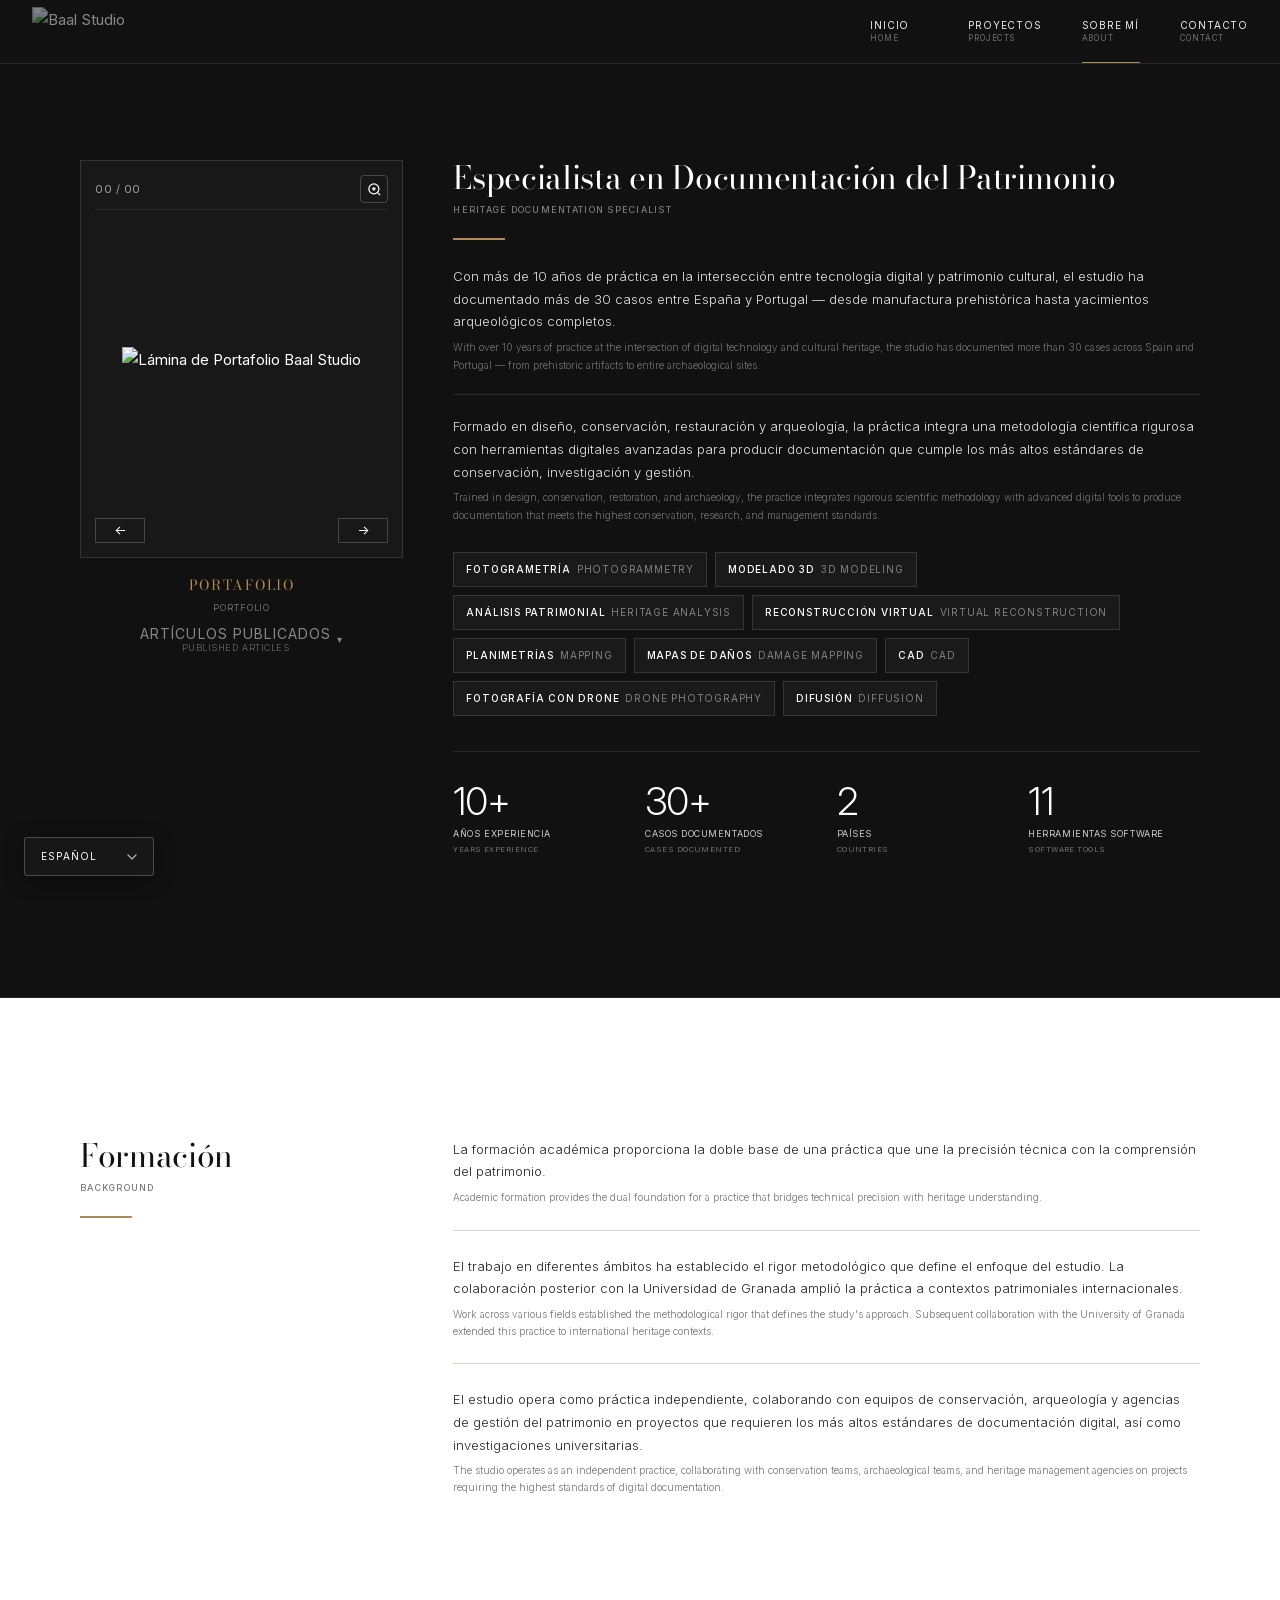
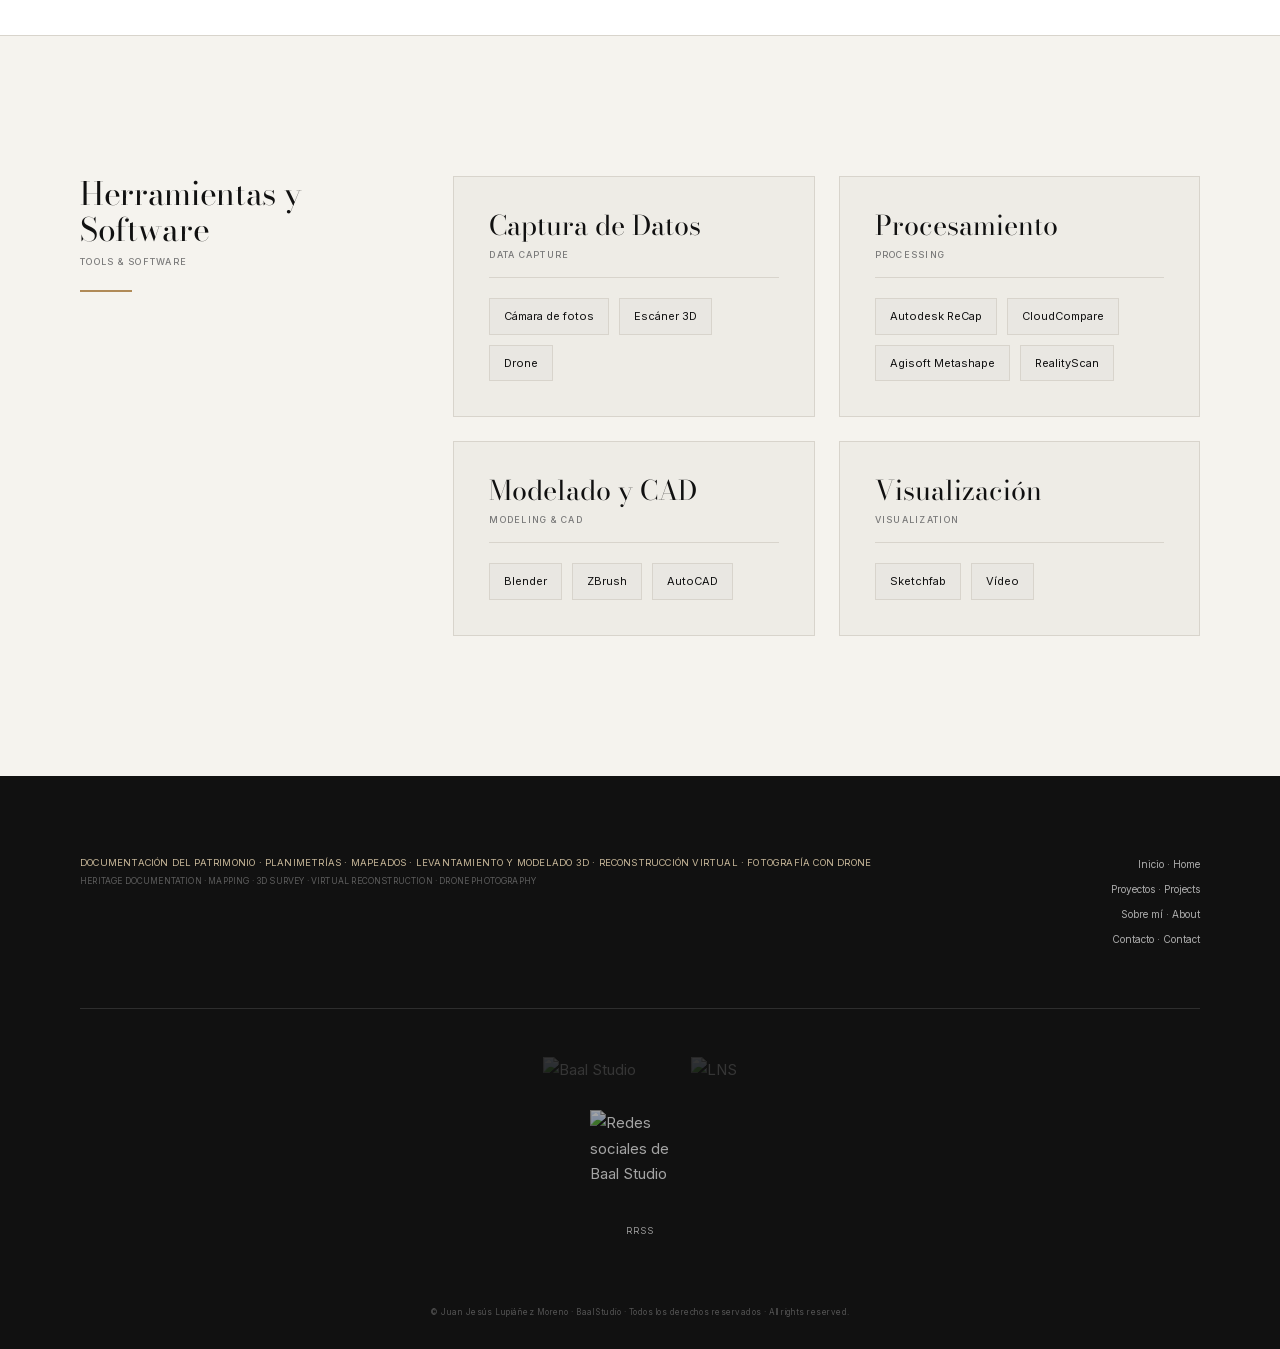
==== about.html @ d54eee44 "Enhance image modal zoom and pan functionality Refactor image modal functionality to improve zoom an" ====
<!DOCTYPE html>
<html lang="es">

<head>
  <meta charset="UTF-8">
  <meta name="viewport" content="width=device-width, initial-scale=1.0">
  <meta name="description" content="Baal Studio — Trayectoria, metodología y capacidades en documentación y análisis del patrimonio cultural.">
  <meta name="theme-color" content="#111111">
  <title>Sobre mí — Baal Studio</title>

  <link rel="stylesheet" href="./style.css">
  <link rel="stylesheet" href="./about.css">
</head>

<body>

  <header class="main-header about-header" id="main-header">
    <div class="header-inner">
      <a href="./index.html" class="header-logo-link" aria-label="Baal Studio — Inicio">
        <img id="site-logo" class="header-logo protected-image" src="./NEWBaal_Logo_White.png" alt="Baal Studio" width="180" height="40" draggable="false">
      </a>

      <nav class="desktop-nav" aria-label="Navegación principal">
        <a href="./index.html" class="nav-link">
          <span>Inicio</span>
          <span class="nav-link-en">Home</span>
        </a>
        <a href="./proyectos.html" class="nav-link">
          <span>Proyectos</span>
          <span class="nav-link-en">Projects</span>
        </a>
        <a href="./about.html" class="nav-link active" aria-current="page">
          <span>Sobre mí</span>
          <span class="nav-link-en">About</span>
        </a>
        <a href="./contact.html" class="nav-link">
          <span>Contacto</span>
          <span class="nav-link-en">Contact</span>
        </a>
      </nav>

      <button class="mobile-menu-button" id="mobile-menu-button" type="button" aria-label="Abrir menú" aria-expanded="false" aria-controls="mobile-menu">
        <span></span>
        <span></span>
        <span></span>
      </button>
    </div>

    <div class="mobile-menu" id="mobile-menu" aria-hidden="true">
      <nav aria-label="Navegación móvil">
        <a href="./index.html"><span>Inicio</span><small>Home</small></a>
        <a href="./proyectos.html"><span>Proyectos</span><small>Projects</small></a>
        <a href="./about.html"><span>Sobre mí</span><small>About</small></a>
        <a href="./contact.html"><span>Contacto</span><small>Contact</small></a>
      </nav>
    </div>
  </header>

  <main>
    <section class="about-page-hero">
      <div class="section-container about-home-layout">

        <div class="about-home-heading portfolio-column-wrapper">
          <div class="portfolio-viewer-card">

            <div class="portfolio-viewer-top">
              <span id="portfolio-counter" class="portfolio-counter">00 / 00</span>
              <button type="button" class="portfolio-zoom-btn" id="portfolio-zoom-btn" aria-label="Ampliar lámina">
                <svg width="15" height="15" viewBox="0 0 24 24" fill="none" stroke="currentColor" stroke-width="2" aria-hidden="true">
                  <circle cx="11" cy="11" r="8"></circle>
                  <line x1="21" y1="21" x2="16.65" y2="16.65"></line>
                  <line x1="11" y1="8" x2="11" y2="14"></line>
                  <line x1="8" y1="11" x2="14" y2="11"></line>
                </svg>
              </button>
            </div>

            <div class="portfolio-stage" id="portfolio-stage">
              <img id="portfolio-current-img" src="" alt="Lámina de Portafolio Baal Studio" class="portfolio-img protected-image" loading="eager" draggable="false">
            </div>

            <div class="portfolio-controls">
              <button type="button" id="portfolio-prev-btn" class="portfolio-nav-btn" aria-label="Anterior">&larr;</button>
              <button type="button" id="portfolio-next-btn" class="portfolio-nav-btn" aria-label="Siguiente">&rarr;</button>
            </div>
          </div>

          <div class="portfolio-subtitle-container">
            <span class="portfolio-main-title-label">PORTAFOLIO</span>
            <span class="portfolio-main-title-en">PORTFOLIO</span>

            <div class="articles-dropdown-container">
              <button type="button" class="articles-toggle-btn" id="articles-toggle-btn" aria-expanded="false">
                <span class="toggle-btn-text">
                  <span>Artículos publicados</span>
                  <small class="toggle-btn-en">Published articles</small>
                </span>
                <span class="dropdown-arrow">&#9662;</span>
              </button>

              <div class="articles-dropdown-content" id="articles-dropdown-content">
                <a href="https://zenodo.org/records/18230586" target="_blank" rel="noopener noreferrer">Zenodo Record 18230586</a>
                <a href="https://www.ugr.es/~arqueologyterritorio/PDF22/9-Lupianez.pdf" target="_blank" rel="noopener noreferrer">Revista Arqueología y Territorio (UGR)</a>
              </div>
            </div>
          </div>
        </div>

        <div class="about-home-content about-hero-content">
          <p class="section-kicker">Especialista en Documentación del Patrimonio</p>
          <p class="section-kicker-en">Heritage Documentation Specialist</p>
          <div class="section-rule"></div>

          <div class="bilingual-copy">
            <p>Con más de 10 años de práctica en la intersección entre tecnología digital y patrimonio cultural, el estudio ha documentado más de 30 casos entre España y Portugal — desde manufactura prehistórica hasta yacimientos arqueológicos completos.</p>
            <p class="english-copy">With over 10 years of practice at the intersection of digital technology and cultural heritage, the studio has documented more than 30 cases across Spain and Portugal — from prehistoric artifacts to entire archaeological sites.</p>

            <div class="copy-separator"></div>

            <p>Formado en diseño, conservación, restauración y arqueología, la práctica integra una metodología científica rigurosa con herramientas digitales avanzadas para producir documentación que cumple los más altos estándares de conservación, investigación y gestión.</p>
            <p class="english-copy">Trained in design, conservation, restoration, and archaeology, the practice integrates rigorous scientific methodology with advanced digital tools to produce documentation that meets the highest conservation, research, and management standards.</p>
          </div>

          <div class="expertise-tags">
            <div class="expertise-tag">Fotogrametría<span>Photogrammetry</span></div>
            <div class="expertise-tag">Modelado 3D<span>3D Modeling</span></div>
            <div class="expertise-tag">Análisis Patrimonial<span>Heritage Analysis</span></div>
            <div class="expertise-tag">Reconstrucción Virtual<span>Virtual Reconstruction</span></div>
            <div class="expertise-tag">Planimetrías<span>Mapping</span></div>
            <div class="expertise-tag">Mapas de Daños<span>Damage Mapping</span></div>
            <div class="expertise-tag">CAD<span>CAD</span></div>
            <div class="expertise-tag">Fotografía con Drone<span>Drone Photography</span></div>
            <div class="expertise-tag">Difusión<span>Diffusion</span></div>
          </div>

          <div class="stats-grid">
            <div class="stat-item">
              <strong>10+</strong>
              <span>Años experiencia</span>
              <small>Years experience</small>
            </div>
            <div class="stat-item">
              <strong>30+</strong>
              <span>Casos documentados</span>
              <small>Cases documented</small>
            </div>
            <div class="stat-item">
              <strong>2</strong>
              <span>Países</span>
              <small>Countries</small>
            </div>
            <div class="stat-item">
              <strong>11</strong>
              <span>Herramientas software</span>
              <small>Software tools</small>
            </div>
          </div>
        </div>

      </div>
    </section>

    <section class="about-background-section">
      <div class="section-container about-home-layout">
        <div class="about-home-heading">
          <p class="section-kicker">Formación</p>
          <p class="section-kicker-en">Background</p>
          <div class="section-rule"></div>
        </div>

        <div class="about-home-content">
          <div class="bilingual-copy">
            <p>La formación académica proporciona la doble base de una práctica que une la precisión técnica con la comprensión del patrimonio.</p>
            <p class="english-copy">Academic formation provides the dual foundation for a practice that bridges technical precision with heritage understanding.</p>

            <div class="copy-separator"></div>

            <p>El trabajo en diferentes ámbitos ha establecido el rigor metodológico que define el enfoque del estudio. La colaboración posterior con la Universidad de Granada amplió la práctica a contextos patrimoniales internacionales.</p>
            <p class="english-copy">Work across various fields established the methodological rigor that defines the study's approach. Subsequent collaboration with the University of Granada extended this practice to international heritage contexts.</p>

            <div class="copy-separator"></div>

            <p>El estudio opera como práctica independiente, colaborando con equipos de conservación, arqueología y agencias de gestión del patrimonio en proyectos que requieren los más altos estándares de documentación digital, así como investigaciones universitarias.</p>
            <p class="english-copy">The studio operates as an independent practice, collaborating with conservation teams, archaeological teams, and heritage management agencies on projects requiring the highest standards of digital documentation.</p>
          </div>
        </div>
      </div>
    </section>

    <section class="tools-section">
      <div class="section-container about-home-layout">
        <div class="about-home-heading">
          <p class="section-kicker">Herramientas y Software</p>
          <p class="section-kicker-en">Tools & Software</p>
          <div class="section-rule"></div>
        </div>

        <div class="about-home-content">
          <div class="tools-category-grid">
            <div class="tool-group">
              <div class="tool-group-header">
                <h3>Captura de Datos</h3>
                <span class="tool-group-en">Data Capture</span>
              </div>
              <ul>
                <li>Cámara de fotos</li>
                <li>Escáner 3D</li>
                <li>Drone</li>
              </ul>
            </div>

            <div class="tool-group">
              <div class="tool-group-header">
                <h3>Procesamiento</h3>
                <span class="tool-group-en">Processing</span>
              </div>
              <ul>
                <li>Autodesk ReCap</li>
                <li>CloudCompare</li>
                <li>Agisoft Metashape</li>
                <li>RealityScan</li>
              </ul>
            </div>

            <div class="tool-group">
              <div class="tool-group-header">
                <h3>Modelado y CAD</h3>
                <span class="tool-group-en">Modeling & CAD</span>
              </div>
              <ul>
                <li>Blender</li>
                <li>ZBrush</li>
                <li>AutoCAD</li>
              </ul>
            </div>

            <div class="tool-group">
              <div class="tool-group-header">
                <h3>Visualización</h3>
                <span class="tool-group-en">Visualization</span>
              </div>
              <ul>
                <li>Sketchfab</li>
                <li>Vídeo</li>
              </ul>
            </div>
          </div>
        </div>
      </div>
    </section>
  </main>

  <footer class="main-footer">
    <div class="footer-container">
      <div class="footer-top">
        <div class="footer-services">
          <p>Documentación del Patrimonio · Planimetrías · Mapeados · Levantamiento y Modelado 3D · Reconstrucción Virtual · Fotografía con Drone</p>
          <p class="footer-services-en">Heritage Documentation · Mapping · 3D Survey · Virtual reconstruction · Drone Photography</p>
        </div>

        <div class="footer-nav-column">
          <a href="./index.html">Inicio · Home</a>
          <a href="./proyectos.html">Proyectos · Projects</a>
          <a href="./about.html">Sobre mí · About</a>
          <a href="./contact.html">Contacto · Contact</a>
        </div>
      </div>

      <div class="footer-identity">
        <div class="footer-logos">
          <img id="footer-logo-baal" class="footer-secondary-logo protected-image" src="./NEWBaal_Logo_White.png" alt="Baal Studio" draggable="false">
          <img id="footer-logo-lns" class="footer-secondary-logo protected-image" src="" alt="LNS" draggable="false">
        </div>

        <a href="https://linktr.ee/baalstudio" target="_blank" rel="noopener noreferrer" aria-label="Baal Studio — Redes sociales">
          <img id="footer-qr" class="footer-qr protected-image" src="" alt="Redes sociales de Baal Studio" width="100" height="100" draggable="false">
        </a>

        <a href="https://linktr.ee/baalstudio" class="footer-social-link" target="_blank" rel="noopener noreferrer">RRSS</a>
      </div>

      <div class="footer-bottom">
        <p>© Juan Jesús Lupiáñez Moreno · Baal Studio · Todos los derechos reservados · All rights reserved.</p>
      </div>
    </div>
  </footer>

  <div id="portfolio-modal" class="portfolio-modal" aria-hidden="true">
    <button id="portfolio-modal-close" class="portfolio-modal-close" aria-label="Cerrar">&times;</button>
    <button id="portfolio-modal-prev" class="portfolio-modal-nav left" aria-label="Anterior">&larr;</button>
    <button id="portfolio-modal-next" class="portfolio-modal-nav right" aria-label="Siguiente">&rarr;</button>

    <div class="portfolio-modal-content-box" id="portfolio-modal-content-box">
      <img id="portfolio-modal-img" src="" alt="Lámina ampliada" draggable="false">
    </div>
  </div>

  <script src="./script.js"></script>

  <script>
    document.addEventListener("DOMContentLoaded", async () => {
      const PORTFOLIO_FUNCTION = "https://hlyzyeatnbulyfiiwvsq.supabase.co/functions/v1/get-portfolio";

      let portfolioFiles = [];
      let currentIndex = 0;

      const imgEl = document.getElementById("portfolio-current-img");
      const counterEl = document.getElementById("portfolio-counter");
      const prevBtn = document.getElementById("portfolio-prev-btn");
      const nextBtn = document.getElementById("portfolio-next-btn");
      const zoomBtn = document.getElementById("portfolio-zoom-btn");

      const modalEl = document.getElementById("portfolio-modal");
      const modalImgEl = document.getElementById("portfolio-modal-img");
      const modalCloseBtn = document.getElementById("portfolio-modal-close");
      const modalPrevBtn = document.getElementById("portfolio-modal-prev");
      const modalNextBtn = document.getElementById("portfolio-modal-next");
      const modalBox = document.getElementById("portfolio-modal-content-box");

      modalEl.style.overflow = "hidden";
      modalEl.style.isolation = "isolate";

      modalBox.style.position = "absolute";
      modalBox.style.inset = "0";
      modalBox.style.width = "100%";
      modalBox.style.height = "100%";
      modalBox.style.maxWidth = "none";
      modalBox.style.maxHeight = "none";
      modalBox.style.overflow = "hidden";
      modalBox.style.display = "block";

      modalImgEl.style.position = "absolute";
      modalImgEl.style.left = "0";
      modalImgEl.style.top = "0";
      modalImgEl.style.maxWidth = "none";
      modalImgEl.style.maxHeight = "none";
      modalImgEl.style.width = "auto";
      modalImgEl.style.height = "auto";
      modalImgEl.style.margin = "0";
      modalImgEl.style.transformOrigin = "0 0";
      modalImgEl.style.transition = "none";
      modalImgEl.style.willChange = "transform";
      modalImgEl.style.backfaceVisibility = "hidden";
      modalImgEl.style.zIndex = "1";

      /* ------------------------------------------------------
         ZOOM Y DESPLAZAMIENTO ESTABLE
         ------------------------------------------------------ */

      let scale = 1;
      let fitScale = 1;
      let pointX = 0;
      let pointY = 0;
      let gesture = null;
      let suppressClick = false;
      const pointers = new Map();

      function setTransform() {
        modalImgEl.style.transform =
          `translate3d(${pointX}px, ${pointY}px, 0) scale(${scale})`;
      }

      function clampPosition() {
        const box = modalBox.getBoundingClientRect();
        const width = modalImgEl.naturalWidth * scale;
        const height = modalImgEl.naturalHeight * scale;

        if (width <= box.width) {
          pointX = (box.width - width) / 2;
        } else {
          pointX = Math.min(0, Math.max(box.width - width, pointX));
        }

        if (height <= box.height) {
          pointY = (box.height - height) / 2;
        } else {
          pointY = Math.min(0, Math.max(box.height - height, pointY));
        }
      }

      function applyTransform() {
        clampPosition();
        setTransform();
      }

      function fitModalImage() {
        if (!modalImgEl.naturalWidth || !modalImgEl.naturalHeight) return;

        const box = modalBox.getBoundingClientRect();
        if (!box.width || !box.height) return;

        modalImgEl.style.width = `${modalImgEl.naturalWidth}px`;
        modalImgEl.style.height = `${modalImgEl.naturalHeight}px`;
        modalImgEl.style.maxWidth = "none";
        modalImgEl.style.maxHeight = "none";

        fitScale = Math.min(
          box.width / modalImgEl.naturalWidth,
          box.height / modalImgEl.naturalHeight,
          1
        );

        scale = fitScale;
        pointX = (box.width - modalImgEl.naturalWidth * scale) / 2;
        pointY = (box.height - modalImgEl.naturalHeight * scale) / 2;

        setTransform();
      }

      function resetZoom() {
        scale = fitScale || 1;
        pointX = 0;
        pointY = 0;
        gesture = null;
        pointers.clear();
        modalImgEl.classList.remove("grabbing");

        if (modalImgEl.complete && modalImgEl.naturalWidth) {
          fitModalImage();
        } else {
          setTransform();
        }
      }

      function zoomAt(clientX, clientY, factor) {
        if (!modalImgEl.naturalWidth) return;

        const box = modalBox.getBoundingClientRect();
        const localX = clientX - box.left;
        const localY = clientY - box.top;

        const oldScale = scale;
        const nextScale = Math.max(
          fitScale,
          Math.min(fitScale * 8, oldScale * factor)
        );

        if (Math.abs(nextScale - oldScale) < 0.001) return;

        const imageX = (localX - pointX) / oldScale;
        const imageY = (localY - pointY) / oldScale;

        scale = nextScale;
        pointX = localX - imageX * scale;
        pointY = localY - imageY * scale;

        applyTransform();
      }

      function openZoom() {
        if (!imgEl.src || !portfolioFiles.length) return;

        modalImgEl.onload = fitModalImage;
        modalImgEl.src = portfolioFiles[currentIndex].url;
        modalImgEl.alt = portfolioFiles[currentIndex].name || imgEl.alt || "";

        modalEl.classList.add("active");
        modalEl.setAttribute("aria-hidden", "false");

        document.body.style.overflow = "hidden";

        if (modalImgEl.complete && modalImgEl.naturalWidth) {
          fitModalImage();
        }
      }

      function closeZoom() {
        modalEl.classList.remove("active");
        modalEl.setAttribute("aria-hidden", "true");
        document.body.style.overflow = "";

        pointers.clear();
        gesture = null;
        suppressClick = false;
        modalImgEl.classList.remove("grabbing");
      }

      zoomBtn.addEventListener("click", openZoom);
      imgEl.addEventListener("click", openZoom);
      modalCloseBtn.addEventListener("click", closeZoom);

      modalImgEl.addEventListener("load", fitModalImage);

      modalEl.addEventListener("click", (event) => {
        if (
          event.target === modalEl ||
          event.target === modalBox
        ) {
          closeZoom();
        }
      });

      // Zoom con rueda, centrado en la posición del puntero.
      modalBox.addEventListener("wheel", (event) => {
        if (!modalEl.classList.contains("active")) return;

        event.preventDefault();
        zoomAt(
          event.clientX,
          event.clientY,
          event.deltaY < 0 ? 1.15 : 1 / 1.15
        );
      }, { passive: false });

      // Un clic/tap amplía; otro clic/tap vuelve al encuadre.
      modalImgEl.addEventListener("click", (event) => {
        if (suppressClick) {
          suppressClick = false;
          return;
        }

        if (!modalEl.classList.contains("active")) return;

        event.preventDefault();

        if (scale > fitScale * 1.05) {
          fitModalImage();
        } else {
          const box = modalBox.getBoundingClientRect();
          zoomAt(
            box.left + box.width / 2,
            box.top + box.height / 2,
            2.2
          );
        }
      });

      // Arrastre con ratón y gestos táctiles con Pointer Events.
      modalBox.addEventListener("pointerdown", (event) => {
        if (event.target.closest("button")) return;

        event.preventDefault();

        pointers.set(event.pointerId, {
          x: event.clientX,
          y: event.clientY
        });

        try {
          modalBox.setPointerCapture(event.pointerId);
        } catch (_) {}

        if (pointers.size === 1) {
          gesture = {
            type: "pan",
            startX: event.clientX,
            startY: event.clientY,
            imageX: pointX,
            imageY: pointY,
            moved: false
          };
        } else if (pointers.size === 2) {
          const points = Array.from(pointers.values());
          gesture = {
            type: "pinch",
            startDistance: Math.hypot(
              points[1].x - points[0].x,
              points[1].y - points[0].y
            ),
            startScale: scale
          };
        }
      });

      modalBox.addEventListener("pointermove", (event) => {
        if (!pointers.has(event.pointerId) || !gesture) return;

        event.preventDefault();

        pointers.set(event.pointerId, {
          x: event.clientX,
          y: event.clientY
        });

        if (pointers.size >= 2) {
          const points = Array.from(pointers.values()).slice(0, 2);
          const distance = Math.hypot(
            points[1].x - points[0].x,
            points[1].y - points[0].y
          );

          const centerX = (points[0].x + points[1].x) / 2;
          const centerY = (points[0].y + points[1].y) / 2;
          const box = modalBox.getBoundingClientRect();
          const localX = centerX - box.left;
          const localY = centerY - box.top;
          const oldScale = scale;

          const nextScale = Math.max(
            fitScale,
            Math.min(
              fitScale * 8,
              gesture.startScale * distance / Math.max(gesture.startDistance, 1)
            )
          );

          const imageX = (localX - pointX) / oldScale;
          const imageY = (localY - pointY) / oldScale;

          scale = nextScale;
          pointX = localX - imageX * scale;
          pointY = localY - imageY * scale;

          suppressClick = true;
          applyTransform();
          return;
        }

        if (pointers.size === 1) {
          const pointer = pointers.get(event.pointerId);
          const dx = pointer.x - gesture.startX;
          const dy = pointer.y - gesture.startY;

          if (Math.abs(dx) + Math.abs(dy) > 3) {
            gesture.moved = true;
            suppressClick = true;
          }

          if (gesture.moved && scale > fitScale) {
            pointX = gesture.imageX + dx;
            pointY = gesture.imageY + dy;
            modalImgEl.classList.add("grabbing");
            applyTransform();
          }
        }
      });

      function endPointer(event) {
        pointers.delete(event.pointerId);

        if (pointers.size === 0) {
          gesture = null;
          modalImgEl.classList.remove("grabbing");

          if (suppressClick) {
            setTimeout(() => {
              suppressClick = false;
            }, 0);
          }
        } else if (pointers.size === 1) {
          const remaining = Array.from(pointers.values())[0];
          gesture = {
            type: "pan",
            startX: remaining.x,
            startY: remaining.y,
            imageX: pointX,
            imageY: pointY,
            moved: true
          };
        }
      }

      modalBox.addEventListener("pointerup", endPointer);
      modalBox.addEventListener("pointercancel", endPointer);
      modalBox.addEventListener("lostpointercapture", endPointer);

      window.addEventListener("resize", () => {
        if (modalEl.classList.contains("active")) {
          fitModalImage();
        }
      });

      const articlesToggle = document.getElementById("articles-toggle-btn");
      const articlesDropdown = document.getElementById("articles-dropdown-content");

      if (articlesToggle && articlesDropdown) {
        articlesToggle.addEventListener("click", () => {
          articlesDropdown.classList.toggle("active");

          const arrow = articlesToggle.querySelector(".dropdown-arrow");

          if (articlesDropdown.classList.contains("active")) {
            arrow.style.transform = "rotate(180deg)";
          } else {
            arrow.style.transform = "rotate(0deg)";
          }
        });
      }

      async function loadPortfolio() {
        try {
          const response = await fetch(PORTFOLIO_FUNCTION, {
            method: "GET",
            headers: { "Accept": "application/json" },
            cache: "no-store"
          });

          if (!response.ok) {
            throw new Error(`HTTP ${response.status}`);
          }

          const result = await response.json();

          if (!result?.success) {
            throw new Error(result?.error || "Error get-portfolio");
          }

          if (!Array.isArray(result.files) || result.files.length === 0) {
            return [];
          }

          return result.files
            .filter(file =>
              file &&
              typeof file.name === "string" &&
              typeof file.url === "string" &&
              file.url.length > 0
            )
            .sort((a, b) =>
              a.name.localeCompare(
                b.name,
                undefined,
                { numeric: true, sensitivity: "base" }
              )
            );
        } catch (error) {
          console.error("[Baal Studio] Error:", error);
          return [];
        }
      }

      function updateCounter() {
        if (!portfolioFiles.length) {
          counterEl.textContent = "00 / 00";
          return;
        }

        const total = String(portfolioFiles.length).padStart(2, "0");
        const current = String(currentIndex + 1).padStart(2, "0");

        counterEl.textContent = `${current} / ${total}`;
      }

      function showSheet(index) {
        if (!portfolioFiles.length) return;

        currentIndex = (index + portfolioFiles.length) % portfolioFiles.length;
        const file = portfolioFiles[currentIndex];

        if (file?.url) {
          imgEl.src = file.url;
          imgEl.alt = `${file.name} — Portfolio Baal Studio`;
          updateCounter();
        }
      }

      portfolioFiles = await loadPortfolio();

      if (portfolioFiles.length > 0) {
        showSheet(0);
      } else {
        counterEl.textContent = "00 / 00";
      }

      prevBtn.addEventListener("click", () => showSheet(currentIndex - 1));
      nextBtn.addEventListener("click", () => showSheet(currentIndex + 1));

      modalPrevBtn.addEventListener("click", (event) => {
        event.preventDefault();
        event.stopPropagation();
        showSheet(currentIndex - 1);
        if (modalEl.classList.contains("active") && portfolioFiles.length) {
          modalImgEl.src = portfolioFiles[currentIndex].url;
          modalImgEl.alt = portfolioFiles[currentIndex].name || "";
          resetZoom();
        }
      });

      modalNextBtn.addEventListener("click", (event) => {
        event.preventDefault();
        event.stopPropagation();
        showSheet(currentIndex + 1);
        if (modalEl.classList.contains("active") && portfolioFiles.length) {
          modalImgEl.src = portfolioFiles[currentIndex].url;
          modalImgEl.alt = portfolioFiles[currentIndex].name || "";
          resetZoom();
        }
      });

      document.addEventListener("keydown", (event) => {
        if (!modalEl.classList.contains("active")) return;

        if (event.key === "Escape") {
          closeZoom();
        }

        if (event.key === "ArrowLeft") {
          event.preventDefault();
          showSheet(currentIndex - 1);
          if (portfolioFiles.length) {
            modalImgEl.src = portfolioFiles[currentIndex].url;
            modalImgEl.alt = portfolioFiles[currentIndex].name || "";
            resetZoom();
          }
        }

        if (event.key === "ArrowRight") {
          event.preventDefault();
          showSheet(currentIndex + 1);
          if (portfolioFiles.length) {
            modalImgEl.src = portfolioFiles[currentIndex].url;
            modalImgEl.alt = portfolioFiles[currentIndex].name || "";
            resetZoom();
          }
        }
      });
    });
  </script>

  <div class="baal-language-selector notranslate" id="baalLangSelector" translate="no">
    <button type="button" class="baal-lang-current" id="baalLangToggle" aria-expanded="false" aria-controls="baalLangDropdown" aria-label="Seleccionar idioma">
      <span id="baalLangCurrentText">Español</span>

      <svg width="10" height="6" viewBox="0 0 10 6" fill="none" aria-hidden="true">
        <path d="M1 1L5 5L9 1" stroke="currentColor" stroke-width="1.2" stroke-linecap="round"/>
      </svg>
    </button>

    <div class="baal-lang-dropdown" id="baalLangDropdown" aria-label="Idiomas disponibles">
      <a href="#" data-lang="es">Español</a>
      <a href="#" data-lang="de">Deutsch</a>
      <a href="#" data-lang="ar">العربية</a>
      <a href="#" data-lang="zh-CN">中文</a>
      <a href="#" data-lang="fr">Français</a>
      <a href="#" data-lang="en">English</a>
      <a href="#" data-lang="it">Italiano</a>
      <a href="#" data-lang="ja">日本語</a>
      <a href="#" data-lang="pt">Português</a>
      <a href="#" data-lang="ru">Русский</a>
    </div>
  </div>

  <div id="google_translate_element" aria-hidden="true"></div>

  <script>
    (function () {
      "use strict";

      const LANGUAGES = {
        es: "Español",
        de: "Deutsch",
        ar: "العربية",
        "zh-CN": "中文",
        fr: "Français",
        en: "English",
        it: "Italiano",
        ja: "日本語",
        pt: "Português",
        ru: "Русский"
      };

      function initBaalLanguageSelector() {
        const selector = document.getElementById("baalLangSelector");
        const toggle = document.getElementById("baalLangToggle");
        const currentText = document.getElementById("baalLangCurrentText");
        const dropdown = document.getElementById("baalLangDropdown");

        if (!selector || !toggle || !currentText || !dropdown) return;

        let savedLanguage = "es";

        try {
          savedLanguage = localStorage.getItem("baalSelectedLanguage") || "es";
        } catch (error) {
          savedLanguage = "es";
        }

        currentText.textContent = LANGUAGES[savedLanguage] || "Español";

        function closeDropdown() {
          selector.classList.remove("is-open");
          toggle.setAttribute("aria-expanded", "false");
        }

        toggle.addEventListener("click", function (event) {
          event.stopPropagation();

          const isOpen = selector.classList.toggle("is-open");
          toggle.setAttribute("aria-expanded", String(isOpen));
        });

        document.addEventListener("click", function (event) {
          if (!selector.contains(event.target)) {
            closeDropdown();
          }
        });

        document.addEventListener("keydown", function (event) {
          if (event.key === "Escape") closeDropdown();
        });

        dropdown.querySelectorAll("a[data-lang]").forEach(function (link) {
          link.addEventListener("click", function (event) {
            event.preventDefault();

            const targetLanguage = link.getAttribute("data-lang");
            if (!LANGUAGES[targetLanguage]) return;

            closeDropdown();

            if (targetLanguage === "es") {
              try {
                localStorage.removeItem("baalSelectedLanguage");
              } catch (error) {
                // El idioma original se puede restaurar sin almacenamiento.
              }

              currentText.textContent = "Español";

              const googleSelect = document.querySelector(".goog-te-combo");

              if (googleSelect) {
                googleSelect.value = "es";
                googleSelect.dispatchEvent(new Event("change", { bubbles: true }));
              } else {
                clearGoogleTranslateCookie();
                window.location.reload();
              }

              return;
            }

            currentText.textContent = LANGUAGES[targetLanguage];

            try {
              localStorage.setItem("baalSelectedLanguage", targetLanguage);
            } catch (error) {
              // La traducción puede funcionar sin almacenamiento local.
            }

            const googleSelect = document.querySelector(".goog-te-combo");

            if (googleSelect) {
              googleSelect.value = targetLanguage;
              googleSelect.dispatchEvent(new Event("change", { bubbles: true }));
            } else {
              loadGoogleTranslate(function () {
                const select = document.querySelector(".goog-te-combo");

                if (select) {
                  select.value = targetLanguage;
                  select.dispatchEvent(new Event("change", { bubbles: true }));
                }
              });
            }
          });
        });
      }

      function clearGoogleTranslateCookie() {
        const expired = "expires=Thu, 01 Jan 1970 00:00:00 GMT; path=/;";
        const hostname = window.location.hostname;

        document.cookie = "googtrans=; " + expired;
        document.cookie = "googtrans=; " + expired + " domain=" + hostname + ";";

        if (hostname.indexOf(".") !== -1) {
          document.cookie = "googtrans=; " + expired + " domain=." + hostname + ";";
        }
      }

      function loadGoogleTranslate(callback) {
        if (document.querySelector(".goog-te-combo")) {
          if (callback) callback();
          return;
        }

        if (window.baalGoogleTranslateLoading) {
          const waitForGoogle = function () {
            if (document.querySelector(".goog-te-combo")) {
              if (callback) callback();
            } else {
              window.setTimeout(waitForGoogle, 150);
            }
          };

          waitForGoogle();
          return;
        }

        window.baalGoogleTranslateLoading = true;

        window.googleTranslateElementInit = function () {
          new google.translate.TranslateElement(
            {
              pageLanguage: "es",
              includedLanguages: "de,ar,zh-CN,fr,en,it,ja,pt,ru,es",
              autoDisplay: false
            },
            "google_translate_element"
          );

          const waitForGoogle = function () {
            const select = document.querySelector(".goog-te-combo");

            if (select) {
              window.baalGoogleTranslateLoading = false;
              if (callback) callback();
            } else {
              window.setTimeout(waitForGoogle, 150);
            }
          };

          waitForGoogle();
        };

        const script = document.createElement("script");
        script.src = "https://translate.google.com/translate_a/element.js?cb=googleTranslateElementInit";
        script.async = true;

        script.onerror = function () {
          window.baalGoogleTranslateLoading = false;
        };

        document.head.appendChild(script);
      }

      if (document.readyState === "loading") {
        document.addEventListener("DOMContentLoaded", initBaalLanguageSelector);
      } else {
        initBaalLanguageSelector();
      }

      loadGoogleTranslate();
    })();
  </script>
</body>
</html>
---- style.css ----
/* ============================================================
   BAAL STUDIO
   STYLE.CSS — V10 (IGUALADO CON ABOUT.CSS)
   ============================================================ */


/* ------------------------------------------------------------
   FUENTES LOCALES — GITHUB
   ------------------------------------------------------------ */

@font-face {
  font-family: "Inter";
  src: url("./fonts/InterVariable.woff2") format("woff2");
  font-style: normal;
  font-weight: 100 900;
  font-display: swap;
}

@font-face {
  font-family: "Cormorant Garamond";
  src: url("./fonts/CormorantGaramond-Light.woff2") format("woff2");
  font-style: normal;
  font-weight: 300;
  font-display: swap;
}

@font-face {
  font-family: "Cormorant Garamond";
  src: url("./fonts/CormorantGaramond-Regular.woff2") format("woff2");
  font-style: normal;
  font-weight: 400;
  font-display: swap;
}

@font-face {
  font-family: "Cormorant Garamond";
  src: url("./fonts/CormorantGaramond-Medium.woff2") format("woff2");
  font-style: normal;
  font-weight: 500;
  font-display: swap;
}

@font-face {
  font-family: "Cormorant Garamond";
  src: url("./fonts/CormorantGaramond-SemiBold.woff2") format("woff2");
  font-style: normal;
  font-weight: 600;
  font-display: swap;
}

@font-face {
  font-family: "Cormorant Garamond";
  src: url("./fonts/CormorantGaramond-Bold.woff2") format("woff2");
  font-style: normal;
  font-weight: 700;
  font-display: swap;
}

@font-face {
  font-family: "Bodoni Moda";
  src: url("./fonts/BodoniModaVariable.ttf") format("truetype");
  font-style: normal;
  font-weight: 100 900;
  font-display: swap;
}


/* ------------------------------------------------------------
   VARIABLES
   ------------------------------------------------------------ */

:root {

  --bg: #f5f3ee;
  --white: #ffffff;
  --black: #111111;
  --gray: #7a7a7a;
  --light-gray: #d8d4cc;
  --accent: #b08a57;

  --content-width: 1280px;

  --page-padding: 80px;

  --section-space: 140px;

  --font-display: "Cormorant Garamond", serif;
  --font-title: "Bodoni Moda", Georgia, serif;
  --font-body: "Inter", sans-serif;

}


/* ------------------------------------------------------------
   RESET
   ------------------------------------------------------------ */

*,
*::before,
*::after {
  box-sizing: border-box;
}


html {
  scroll-behavior: smooth;
}


body {

  margin: 0;
  padding: 0;

  background: var(--bg);
  color: var(--black);

  font-family: var(--font-body);

  font-size: 15px;

  line-height: 1.7;

  overflow-x: hidden;
}


img {
  max-width: 100%;
  display: block;
}


a {
  color: inherit;
  text-decoration: none;
}


button,
input,
textarea,
select {
  font: inherit;
}


/* ------------------------------------------------------------
   PROTECCIÓN
   ------------------------------------------------------------ */

.protected-image {

  -webkit-user-drag: none;

  user-select: none;
  -webkit-user-select: none;

  -webkit-touch-callout: none;
}


/* ------------------------------------------------------------
   CONTENEDOR
   ------------------------------------------------------------ */

.section-container {

  width: 100%;

  max-width: none;

  margin: 0;

  padding-left: var(--page-padding);
  padding-right: var(--page-padding);
}


/* ------------------------------------------------------------
   HEADER
   ------------------------------------------------------------ */

.main-header {

  position: fixed;

  top: 0;
  left: 0;
  right: 0;

  z-index: 1000;

  height: 64px;

  background: transparent;

  color: var(--white);

  transition:
    background-color 0.35s ease,
    backdrop-filter 0.35s ease;
}


.main-header.scrolled {

  background: rgba(17,17,17,0.84);

  backdrop-filter: blur(12px);
  -webkit-backdrop-filter: blur(12px);
}


.header-inner {

  width: 100%;
  height: 100%;

  padding: 0 32px;

  display: flex;

  align-items: center;
  justify-content: space-between;
}


.header-logo-link {

  display: flex;

  align-items: center;

  height: 100%;
}


.header-logo {

  width: auto;

  height: 50px;

  max-width: 155px;

  object-fit: contain;

  opacity: 0.50;

  transition: opacity 0.25s ease;
}


.header-logo-link:hover .header-logo {
  opacity: 0.70;
}


/* ------------------------------------------------------------
   NAV
   ------------------------------------------------------------ */

.desktop-nav {

  display: flex;

  align-items: center;

  gap: 40px;

  height: 100%;
}


.nav-link {

  position: relative;

  display: flex;

  flex-direction: column;

  justify-content: center;

  min-width: 58px;

  height: 100%;

  color: rgba(255,255,255,0.92);

  font-size: 10px;

  letter-spacing: 0.08em;

  text-transform: uppercase;
}


.nav-link-en {

  margin-top: -2px;

  color: rgba(255,255,255,0.40);

  font-size: 8px;

  letter-spacing: 0.10em;
}


.nav-link::after {

  content: "";

  position: absolute;

  left: 0;
  bottom: 0;

  width: 0;
  height: 1px;

  background: var(--accent);

  transition: width 0.25s ease;
}


.nav-link:hover::after,
.nav-link.active::after {
  width: 100%;
}


/* ------------------------------------------------------------
   MENÚ MÓVIL
   ------------------------------------------------------------ */

.mobile-menu-button {

  display: none;

  width: 38px;
  height: 38px;

  padding: 8px;

  border: 0;

  background: transparent;

  cursor: pointer;
}


.mobile-menu-button span {

  display: block;

  width: 100%;
  height: 1px;

  margin: 5px 0;

  background: var(--white);

  transition:
    transform 0.25s ease,
    opacity 0.25s ease;
}


.mobile-menu-button.open span:nth-child(1) {
  transform: translateY(6px) rotate(45deg);
}


.mobile-menu-button.open span:nth-child(2) {
  opacity: 0;
}


.mobile-menu-button.open span:nth-child(3) {
  transform: translateY(-6px) rotate(-45deg);
}


.mobile-menu {

  position: fixed;

  top: 64px;
  left: 0;
  right: 0;

  z-index: 999;

  max-height: 0;

  overflow: hidden;

  background: rgba(17,17,17,0.96);

  backdrop-filter: blur(15px);
  -webkit-backdrop-filter: blur(15px);

  transition: max-height 0.35s ease;
}


.mobile-menu.open {
  max-height: 400px;
}


.mobile-menu nav {

  display: flex;

  flex-direction: column;

  padding: 15px 24px 24px;
}


.mobile-menu a {

  display: flex;

  flex-direction: column;

  padding: 14px 0;

  border-bottom:
    1px solid rgba(255,255,255,0.12);

  color: white;

  font-size: 12px;

  letter-spacing: 0.08em;

  text-transform: uppercase;
}


.mobile-menu small {

  margin-top: 2px;

  color: rgba(255,255,255,0.38);

  font-size: 9px;

  letter-spacing: 0.10em;
}


/* ------------------------------------------------------------
   HERO
   ------------------------------------------------------------ */

.hero-section {

  position: relative;

  width: 100%;

  height: 100svh;

  min-height: 680px;

  overflow: hidden;

  background: #111111;

  color: var(--white);
}


.hero-media {

  position: absolute;

  inset: 0;

  overflow: hidden;
}


.hero-background {

  position: absolute;

  inset: 0;

  width: 100%;
  height: 100%;

  object-fit: cover;

  object-position: center center;

  transform: scale(1.085);

  opacity: 0.40;

  will-change: transform;
}


.hero-gradient {

  position: absolute;

  inset: 0;

  pointer-events: none;

  background:
    linear-gradient(
      to top,
      rgba(0,0,0,0.62) 0%,
      rgba(0,0,0,0.25) 42%,
      rgba(0,0,0,0.04) 76%,
      rgba(0,0,0,0) 100%
    );
}


/* ------------------------------------------------------------
   CONTENIDO HERO
   ------------------------------------------------------------ */

.hero-content {

  position: absolute;

  left: 0;
  bottom: 0;

  width: 100%;

  z-index: 2;

  padding:
    0
    var(--page-padding)
    155px;
}


.hero-specialties {

  width: 100%;

  margin-bottom: 13px;

  overflow: hidden;
}


.hero-specialties-es,
.hero-specialties-en {

  white-space: nowrap;

  overflow: hidden;

  text-overflow: clip;

  text-transform: uppercase;
}


.hero-specialties-es {

  margin: 0;

  color: #c8b89a;

  font-size: 9px;

  line-height: 1.4;

  letter-spacing: 0.09em;
}


.hero-specialties-en {

  margin: 3px 0 0;

  color: rgba(255,255,255,0.38);

  font-size: 7px;

  line-height: 1.4;

  letter-spacing: 0.10em;
}


.hero-content h1 {

  margin: 0;

  font-family: var(--font-title);

  font-size: clamp(52px, 7.5vw, 100px);

  font-weight: 300;

  line-height: 0.85;

  letter-spacing: -0.015em;
}


.hero-description {

  max-width: 740px;

  margin-top: 21px;
}


.hero-description p {

  margin: 0;

  color: rgba(255,255,255,0.90);

  font-size: 12px;

  line-height: 1.62;
}


.hero-description p + p {

  margin-top: 5px;

  color: rgba(255,255,255,0.38);

  font-size: 9px;
}


/* ------------------------------------------------------------
   SOBRE EL ESTUDIO (IGUALADO CON ABOUT.CSS)
   ------------------------------------------------------------ */

.about-home-section {

  background: var(--white);

  padding:
    var(--section-space)
    0;
}


.about-home-layout {

  display: grid;

  grid-template-columns:
    4fr 8fr;

  column-gap: 0;
}


.about-home-heading {

  padding-right: 50px;
}


.about-home-content {

  padding-left: 0;
}


.bilingual-copy {

  max-width: 760px;
}


.bilingual-copy p {

  margin: 0;

  font-family: var(--font-body);

  font-size: 13px;

  font-weight: 300;

  line-height: 1.75;

  color: #222222;
}


.bilingual-copy .english-copy {

  margin-top: 6px;

  color: var(--gray);

  font-family: var(--font-body);

  font-size: 10px;

  line-height: 1.65;
}


.copy-separator {

  width: 100%;

  height: 1px;

  margin: 24px 0;

  background: var(--light-gray);
}


.stats-grid {

  display: grid;

  grid-template-columns:
    repeat(4, 1fr);

  gap: 30px;

  margin-top: 50px;
}


.stat-item {

  display: flex;

  flex-direction: column;
}


.stat-item strong {

  font-family: var(--font-body);

  font-size: 40px;

  font-weight: 300;

  line-height: 1;

  letter-spacing: -0.02em;
}


.stat-item span {

  margin-top: 9px;

  font-size: 9px;

  line-height: 1.4;

  letter-spacing: 0.06em;

  text-transform: uppercase;
}


.stat-item small {

  margin-top: 3px;

  color: var(--gray);

  font-size: 7px;

  letter-spacing: 0.06em;

  text-transform: uppercase;
}


/* ------------------------------------------------------------
   PROYECTOS
   ------------------------------------------------------------ */

.projects-section {

  background: var(--bg);

  padding:
    var(--section-space)
    0;
}


.section-heading-row {

  display: grid;

  grid-template-columns:
    4fr 8fr;

  align-items: start;

  margin-bottom: 52px;
}


.section-heading {

  padding-right: 50px;
}


.view-all-link {

  justify-self: end;

  display: inline-flex;

  align-items: center;

  gap: 9px;

  padding-bottom: 5px;

  border-bottom:
    1px solid var(--light-gray);

  font-size: 9px;

  letter-spacing: 0.09em;

  text-transform: uppercase;
}


.view-all-link span:nth-child(2) {

  color: var(--gray);

  font-size: 8px;
}


.view-arrow {

  color: var(--accent);

  font-size: 16px;

  line-height: 1;
}


/* ------------------------------------------------------------
   TARJETAS DE PROYECTOS
   ------------------------------------------------------------ */

.selected-projects-grid {

  display: grid;

  grid-template-columns:
    repeat(12, 1fr);

  gap: 24px;
}


.project-card {

  position: relative;

  display: block;

  overflow: hidden;

  background: #dedbd4;

  color: white;
}


.project-card-large {

  grid-column: 1 / -1;

  height: 560px;
}


.project-card-medium {

  height: 420px;
}


.project-card-left {

  grid-column: 1 / span 7;
}


.project-card-right {

  grid-column: 8 / -1;
}


.project-card-media {

  position: absolute;

  inset: 0;

  overflow: hidden;

  display: flex;
  align-items: center;
  justify-content: center;
}


.project-card-media img {

  width: 85%;
  height: 85%;

  object-fit: cover;
  opacity: 0.50;

  transition:
    transform 0.8s cubic-bezier(.2,.65,.2,1);
}


.project-card-large .project-card-media img {
  object-fit: contain;
}

.project-card:hover
.project-card-media img {

  transform: scale(1.05);
}


.project-card-overlay {

  position: absolute;

  inset: 0;

  background:
    linear-gradient(
      to top,
      rgba(0,0,0,0.68),
      rgba(0,0,0,0.04) 70%
    );
}


.project-card-content {

  position: absolute;

  left: 34px;
  right: 34px;
  bottom: 30px;

  z-index: 3;
}


.project-card-location {

  margin: 0 0 8px;

  color: #c8b89a;

  font-size: 9px;

  letter-spacing: 0.12em;

  text-transform: uppercase;
}


.project-card-title {

  margin: 0;

  max-width: 800px;

  font-family: var(--font-display);

  font-size: 40px;

  font-weight: 400;

  line-height: 1;
}


.project-card-meta {

  display: flex;

  flex-wrap: wrap;

  gap: 10px 18px;

  margin-top: 12px;
}


.project-card-meta span {

  color: rgba(255,255,255,0.62);

  font-size: 8px;

  letter-spacing: 0.08em;

  text-transform: uppercase;
}


.project-loading {

  grid-column: 1 / -1;

  min-height: 220px;

  display: flex;

  flex-direction: column;

  align-items: center;

  justify-content: center;

  color: var(--gray);
}


.project-loading span {

  width: 24px;
  height: 24px;

  border:
    1px solid var(--light-gray);

  border-top-color: var(--accent);

  border-radius: 50%;

  animation:
    loadingSpin 0.9s linear infinite;
}


.project-loading p {

  margin-top: 15px;

  font-size: 9px;

  letter-spacing: 0.10em;

  text-transform: uppercase;
}


@keyframes loadingSpin {

  to {
    transform: rotate(360deg);
  }

}


/* ------------------------------------------------------------
   TÍTULOS DE SECCIÓN
   ------------------------------------------------------------ */

.section-kicker {

  margin: 0;

  font-family: var(--font-title);

  font-size: clamp(24px, 2.5vw, 34px);

  font-weight: 300;

  line-height: 1.1;

  letter-spacing: -0.01em;
}


.section-kicker-en {

  margin: 9px 0 0;

  color: var(--gray);

  font-family: var(--font-body);

  font-size: 9px;

  font-weight: 500;

  line-height: 1.3;

  letter-spacing: 0.14em;

  text-transform: uppercase;
}


.section-rule {

  width: 52px;

  height: 2px;

  margin-top: 22px;

  background: var(--accent);
}


/* ------------------------------------------------------------
   CAPACIDADES
   ------------------------------------------------------------ */

.capabilities-section {

  background: #eae7df;

  padding:
    var(--section-space)
    0;
}


.capabilities-heading {

  display: grid;

  grid-template-columns:
    4fr 8fr;

  margin-bottom: 65px;
}


.capabilities-heading > .section-kicker,
.capabilities-heading > .section-kicker-en,
.capabilities-heading > .section-rule {

  grid-column: 1;
}


.capabilities-heading .section-rule {

  margin-top: 20px;
}


.capabilities-grid {

  display: grid;

  grid-template-columns:
    repeat(3, 1fr);

  border-top:
    1px solid var(--light-gray);

  border-left:
    1px solid var(--light-gray);
}


.capability-item {

  background: #e5e3db; /* Cambia #ffffff por el color que prefieras */

  min-height: 285px;

  padding: 32px;

  border-right:
    1px solid var(--light-gray);

  border-bottom:
    1px solid var(--light-gray);
}


.capability-icon {

  width: 42px;

  height: 42px;

  margin-bottom: 22px;

  color: var(--accent);
}


.capability-icon svg {

  width: 100%;

  height: 100%;

  fill: none;

  stroke: currentColor;

  stroke-width: 1.25;

  stroke-linecap: round;

  stroke-linejoin: round;
}


.capability-item h3 {

  margin: 0;

  font-family: var(--font-title);

  font-size: 27px;

  font-weight: 400;

  line-height: 1.05;
}


.capability-en-title {

  display: block;

  margin: 8px 0 20px;

  color: var(--gray);

  font-family: var(--font-body);

  font-size: 9px;

  font-weight: 500;

  line-height: 1.3;

  letter-spacing: 0.12em;

  text-transform: uppercase;
}


.capability-item > p {

  max-width: 330px;

  margin: 0;

  color: #56534e;

  font-size: 10px;

  line-height: 1.7;
}


.capability-en-desc {

  margin-top: 5px !important;

  color: var(--gray) !important;

  font-size: 8.5px !important;

  line-height: 1.6 !important;
}


/* ------------------------------------------------------------
   FOOTER
   ------------------------------------------------------------ */

.main-footer {

  background: var(--black);

  color: var(--white);

  padding:
    80px
    0
    30px;
}


.footer-container {

  width: 100%;

  max-width: none;

  margin: 0;

  padding:
    0
    var(--page-padding);
}


.footer-top {

  display: grid;

  grid-template-columns:
    8fr 4fr;

  gap: 50px;

  padding-bottom: 60px;

  border-bottom:
    1px solid rgba(255,255,255,0.12);
}


.footer-services {

  max-width: 100%;
}


.footer-services p {

  margin: 0;

  color: #c8b89a;

  font-size: 9.5px;

  line-height: 1.4;

  text-transform: uppercase;

  letter-spacing: 0.02em;

  white-space: nowrap;
}


.footer-services-en {

  margin-top: 7px !important;

  color: rgba(255,255,255,0.32) !important;

  font-size: 8.5px !important;

  white-space: nowrap;
}


.footer-nav-column {

  display: flex;

  flex-direction: column;

  align-items: flex-end;

  text-align: right;

  gap: 8px;
}


.footer-nav-column a {

  color: rgba(255,255,255,0.65);

  font-size: 10px;

  transition: color 0.2s ease;
}


.footer-nav-column a:hover {

  color: var(--accent);
}


/* ------------------------------------------------------------
   IDENTIDAD FOOTER
   ------------------------------------------------------------ */

.footer-identity {

  display: flex;

  flex-direction: column;

  align-items: center;

  justify-content: center;

  padding:
    48px
    0
    42px;
}


.footer-logos {

  display: flex;

  align-items: center;

  justify-content: center;

  gap: 55px;
}


.footer-secondary-logo {

  width: auto;

  max-width: 220px;

  max-height: 55px;

  object-fit: contain;

  opacity: 0.15;

  transition: opacity 0.25s ease;
}


.footer-logos a:hover .footer-secondary-logo {

  opacity: 0.28;
}


.footer-qr {

  width: 100px;

  height: 100px;

  margin-top: 28px;

  object-fit: contain;

  opacity: 0.62;

  transition: opacity 0.25s ease;
}


.footer-identity > a:hover .footer-qr {

  opacity: 0.82;
}


.footer-social-link {

  margin-top: 13px;

  color: rgba(255,255,255,0.58);

  font-size: 9px;

  letter-spacing: 0.10em;

  text-transform: uppercase;

  transition: color 0.2s ease;
}


.footer-social-link:hover {

  color: var(--accent);
}


/* ------------------------------------------------------------
   COPYRIGHT
   ------------------------------------------------------------ */

.footer-bottom {

  padding-top: 25px;

  text-align: center;
}


.footer-bottom p {

  margin: 0;

  color: rgba(255,255,255,0.28);

  font-size: 8px;

  letter-spacing: 0.06em;
}


/* ------------------------------------------------------------
   TABLET
   ------------------------------------------------------------ */

@media (max-width: 1000px) {

  :root {
    --page-padding: 48px;
  }


  .desktop-nav {
    gap: 25px;
  }


  .hero-content {
    padding-bottom: 100px;
  }


  .about-home-layout,
  .section-heading-row,
  .capabilities-heading {

    grid-template-columns:
      1fr 2fr;

  }


  .about-home-heading,
  .section-heading {

    padding-right: 45px;

  }


  .capabilities-grid {

    grid-template-columns:
      repeat(2, 1fr);

  }


  .footer-services p {

    white-space: normal;

  }

}


/* ------------------------------------------------------------
   MÓVIL
   ------------------------------------------------------------ */

@media (max-width: 700px) {

  :root {

    --page-padding: 24px;

    --section-space: 95px;

  }


  .header-inner {

    padding: 0 24px;

  }


  .desktop-nav {
    display: none;
  }


  .mobile-menu-button {
    display: block;
  }


  .header-logo {

    height: 26px;

    max-width: 135px;

  }


  .hero-section {

    min-height: 650px;

  }


  .hero-background {

    object-position: center center;

    transform: scale(1.12);

    opacity: 0.60;

  }


  .hero-content {

    padding:
      0
      24px
      90px;

  }


  .hero-specialties-es,
  .hero-specialties-en {

    white-space: nowrap;

    font-size: 6.2px;

    letter-spacing: 0.06em;

  }


  .hero-content h1 {

    font-size:
      clamp(42px, 14vw, 68px);

  }


  .hero-description {

    margin-top: 18px;

  }


  .hero-description p {

    font-size: 10px;

  }


  .hero-description p + p {

    font-size: 7.5px;

  }


  .about-home-layout,
  .section-heading-row,
  .capabilities-heading {

    display: flex;

    flex-direction: column;

    gap: 35px;

  }


  .about-home-heading,
  .section-heading {

    padding-right: 0;

  }


  .stats-grid {

    grid-template-columns:
      repeat(2, 1fr);

    gap: 35px 20px;

    margin-top: 45px;

  }


  .selected-projects-grid {

    display: flex;

    flex-direction: column;

    gap: 16px;

  }


  .project-card-large,
  .project-card-medium {

    width: 100%;

    height: 420px;

  }


  .project-card-content {

    left: 24px;
    right: 24px;
    bottom: 24px;

  }


  .project-card-title {

    font-size: 32px;

  }


  .capabilities-grid {

    grid-template-columns: 1fr;

  }


  .capability-item {

    min-height: 245px;

    padding: 27px;

  }


  .footer-top {

    display: flex;

    flex-direction: column;

    gap: 40px;

  }


  .footer-nav-column {

    align-items: flex-start;

    text-align: left;

  }


  .footer-logos {

    gap: 30px;

  }


  .footer-secondary-logo {

    max-width: 160px;

    max-height: 45px;

  }


  .footer-qr {

    width: 90px;

    height: 90px;

  }

}


/* ------------------------------------------------------------
   REDUCCIÓN DE MOVIMIENTO
   ------------------------------------------------------------ */

@media (prefers-reduced-motion: reduce) {

  html {
    scroll-behavior: auto;
  }


  *,
  *::before,
  *::after {

    animation-duration: 0.01ms !important;

    animation-iteration-count: 1 !important;

    transition-duration: 0.01ms !important;

  }

}


/* ============================================================
   SELECTOR DE IDIOMAS PERSONALIZADO — BAAL STUDIO
   ============================================================ */

.baal-language-selector {
  position: fixed;
  bottom: 24px;
  left: 24px;
  z-index: 99999;
  font-family: var(--font-body, Inter, sans-serif);
}

.baal-language-selector,
.baal-language-selector * {
  box-sizing: border-box;
}

.baal-lang-current {
  display: flex;
  align-items: center;
  justify-content: space-between;
  gap: 12px;
  min-width: 130px;
  padding: 10px 16px;
  background: rgba(24, 24, 24, 0.92);
  border: 1px solid rgba(255, 255, 255, 0.22);
  border-radius: 3px;
  color: #ffffff;
  font-size: 10px;
  letter-spacing: 0.12em;
  text-transform: uppercase;
  cursor: pointer;
  backdrop-filter: blur(8px);
  box-shadow: 0 4px 20px rgba(0, 0, 0, 0.4);
  transition: background 0.2s ease, border-color 0.2s ease;
}

.baal-lang-current:hover {
  border-color: rgba(255, 255, 255, 0.5);
  background: rgba(24, 24, 24, 0.98);
}

.baal-lang-current:focus-visible,
.baal-lang-dropdown a:focus-visible {
  outline: 2px solid #B08A57;
  outline-offset: 3px;
}

.baal-lang-current svg {
  flex-shrink: 0;
  color: rgba(255, 255, 255, 0.7);
  transition: transform 0.2s ease;
}

.baal-language-selector.is-open .baal-lang-current svg {
  transform: rotate(180deg);
}

/* Desplegable de idiomas */

.baal-lang-dropdown {
  position: absolute;
  bottom: calc(100% + 8px);
  left: 0;
  z-index: 100000;
  display: none;
  flex-direction: column;
  width: 160px;
  max-height: min(65vh, 420px);
  overflow-y: auto;
  padding: 6px 0;
  background: rgba(24, 24, 24, 0.97);
  border: 1px solid rgba(255, 255, 255, 0.22);
  border-radius: 3px;
  box-shadow: 0 10px 30px rgba(0, 0, 0, 0.45);
  backdrop-filter: blur(10px);
}

.baal-language-selector.is-open .baal-lang-dropdown {
  display: flex;
}

.baal-lang-dropdown a {
  display: block;
  padding: 9px 16px;
  color: rgba(255, 255, 255, 0.75);
  font-size: 10px;
  letter-spacing: 0.1em;
  text-transform: uppercase;
  text-decoration: none;
  transition: background 0.15s ease, color 0.15s ease;
}

.baal-lang-dropdown a:hover {
  background: rgba(255, 255, 255, 0.08);
  color: #ffffff;
}

/* Evitar que se traduzcan los nombres de los idiomas. */

.baal-language-selector,
.baal-language-selector * {
  translate: no;
}

/* ============================================================
   GOOGLE TRANSLATE — OCULTAR ELEMENTOS NATIVOS
   ============================================================ */

#google_translate_element {
  display: none !important;
  width: 0 !important;
  height: 0 !important;
  overflow: hidden !important;
}

.goog-te-banner-frame,
iframe.goog-te-banner-frame,
.goog-te-banner-frame.skiptranslate {
  display: none !important;
  visibility: hidden !important;
  height: 0 !important;
  max-height: 0 !important;
  pointer-events: none !important;
}

body > .skiptranslate,
html body > .skiptranslate {
  display: none !important;
  visibility: hidden !important;
  background-color: #111111 !important;
}

html,
body {
  top: 0 !important;
  background-color: #111111 !important;
}

#goog-gt-tt,
.goog-te-balloon-frame,
.goog-te-spinner-pos,
.goog-tooltip,
.goog-tooltip:hover {
  display: none !important;
  visibility: hidden !important;
}

.goog-text-highlight {
  background-color: transparent !important;
  box-shadow: none !important;
}

/* Integración visual de los elementos de Google que permanezcan visibles. */

.goog-te-gadget,
.goog-te-gadget span,
.goog-te-gadget a,
.goog-te-gadget-simple {
  background-color: #181818 !important;
  color: #ffffff !important;
}

.goog-te-gadget-simple,
.goog-te-gadget-simple .goog-te-menu-value,
.goog-te-gadget-simple .goog-te-menu-value span {
  background: #181818 !important;
  color: #ffffff !important;
  border-color: #181818 !important;
}

/* Fondo bajo el footer. */

footer,
.site-footer,
#footer {
  background-color: #111111 !important;
}

body > .skiptranslate {
  background-color: #111111 !important;
  background-image: none !important;
}

body > .skiptranslate:empty {
  display: none !important;
}
---- about.css ----
/* ============================================================
   BAAL STUDIO
   ABOUT.CSS — ESTILOS ESPECÍFICOS PARA LA PÁGINA "SOBRE MÍ"
   ============================================================ */

/* ------------------------------------------------------------
   HEADER ESPECÍFICO (FONDO OSCURO)
   ------------------------------------------------------------ */
.about-header {
  background-color: #111111 !important;
  border-bottom: 1px solid rgba(255, 255, 255, 0.1);
}

/* ------------------------------------------------------------
   HERO DE LA PÁGINA
   ------------------------------------------------------------ */
.about-page-hero {
  background: #111111;
  color: #ffffff;
  padding: 160px 0 var(--section-space) 0;
  border-bottom: 1px solid rgba(255, 255, 255, 0.08);
}

/* ------------------------------------------------------------
   VISOR DE PORTAFOLIO EN HERO (COLUMNA IZQUIERDA CENTRADA)
   ------------------------------------------------------------ */
.portfolio-column-wrapper {
  display: flex;
  flex-direction: column;
  align-items: center;
  justify-content: flex-start;
  gap: 16px;
  width: 100%;
  margin: 0 auto;
}

.portfolio-viewer-card {
  background: #181818;
  border: 1px solid rgba(255, 255, 255, 0.12);
  padding: 14px;
  display: flex;
  flex-direction: column;
  gap: 10px;
  width: 100%;
  max-width: 380px;
  box-sizing: border-box;
  margin: 0 auto;
}

.portfolio-viewer-top {
  display: flex;
  justify-content: space-between;
  align-items: center;
  padding-bottom: 6px;
  border-bottom: 1px solid rgba(255, 255, 255, 0.08);
}

.portfolio-counter {
  font-family: var(--font-body);
  font-size: 11px;
  color: rgba(255, 255, 255, 0.6);
  letter-spacing: 0.05em;
}

.portfolio-zoom-btn {
  background: transparent;
  border: 1px solid rgba(255, 255, 255, 0.2);
  color: #ffffff;
  width: 28px;
  height: 28px;
  border-radius: 4px;
  display: flex;
  align-items: center;
  justify-content: center;
  cursor: pointer;
  transition: all 0.2s ease;
}

/* Asegura que el icono de lupa se dibuje también en móviles/tabletas. */
.portfolio-zoom-btn svg {
  display: block !important;
  width: 15px;
  height: 15px;
  flex: 0 0 15px;
  fill: none;
  stroke: currentColor;
  stroke-width: 2;
  overflow: visible;
}

.portfolio-zoom-btn:hover {
  background: rgba(255, 255, 255, 0.15);
  border-color: #ffffff;
}

.portfolio-stage {
  position: relative;
  width: 100%;
  height: 280px;
  background: #181818;
  display: flex;
  align-items: center;
  justify-content: center;
  overflow: hidden;
  border: 0px solid rgba(255, 255, 255, 0.05);
}

.portfolio-img {
  max-width: 100%;
  max-height: 100%;
  object-fit: contain;
  cursor: pointer;
  transition: transform 0.25s ease;
}

.portfolio-img:hover {
  transform: (1.00);
}

.portfolio-controls {
  display: flex;
  align-items: center;
  justify-content: space-between;
  border-top: 0px solid rgba(255, 255, 255, 0.08);
  padding-top: 8px;
}

.portfolio-nav-btn {
  background: transparent;
  border: 1px solid rgba(255, 255, 255, 0.2);
  color: #ffffff;
  padding: 5px 18px;
  font-family: var(--font-body);
  font-size: 13px;
  cursor: pointer;
  transition: all 0.2s ease;
  line-height: 1;
}

.portfolio-nav-btn:hover {
  background: #ffffff;
  color: #111111;
  border-color: #ffffff;
}

/* SUBTÍTULO Y DESPLEGABLE DE ARTÍCULOS */
.portfolio-subtitle-container {
  text-align: center;
  width: 100%;
  max-width: 380px;
  margin: 0 auto;
}

.portfolio-main-title-label {
  font-family: var(--font-title);
  font-size: 14px;
  color: var(--accent, #a28b6d);
  letter-spacing: 0.12em;
  font-weight: 400;
  text-transform: uppercase;
  display: block;
}

.portfolio-main-title-en {
  font-family: var(--font-body);
  font-size: 9px;
  color: rgba(255, 255, 255, 0.4);
  letter-spacing: 0.1em;
  text-transform: uppercase;
  display: block;
  margin-top: 2px;
}

/* Contenedor del desplegable */
.articles-dropdown-container {
  margin-top: 6px;
  position: relative;
}

.articles-toggle-btn {
  background: transparent;
  border: none;
  color: rgba(255, 255, 255, 0.5);
  font-family: var(--font-body);
  font-size: 14px;
  text-transform: uppercase;
  letter-spacing: 0.08em;
  cursor: pointer;
  padding: 5px;
  transition: color 0.2s ease;
  display: inline-flex;
  align-items: center;
  gap: 6px;
}

.articles-toggle-btn:hover {
  color: #ffffff;
}

.toggle-btn-text {
  display: inline-flex;
  flex-direction: column;
  align-items: center;
  line-height: 1.2;
}

.toggle-btn-en {
  font-size: 9px;
  color: rgba(255, 255, 255, 0.4);
  text-transform: uppercase;
  letter-spacing: 0.06em;
  font-weight: 300;
}

.dropdown-arrow {
  display: inline-block;
  font-size: 10px;
  transition: transform 0.3s ease;
}

.articles-dropdown-content {
  display: none;
  flex-direction: column;
  gap: 12px;
  margin-top: 10px;
  background: #181818;
  border: 1px solid rgba(255, 255, 255, 0.12);
  padding: 16px;
  border-radius: 4px;
}

.articles-dropdown-content.active {
  display: flex;
  animation: fadeIn 0.3s ease forwards;
}

@keyframes fadeIn {
  from { opacity: 0; transform: translateY(-5px); }
  to { opacity: 1; transform: translateY(0); }
}

.articles-dropdown-content a {
  color: var(--accent, #a28b6d);
  font-family: var(--font-body);
  font-size: 14px;
  text-decoration: none;
  letter-spacing: 0.04em;
  transition: opacity 0.2s, color 0.2s;
  text-align: center;
}

.articles-dropdown-content a:hover {
  color: #ffffff;
  text-decoration: underline;
}

/* ------------------------------------------------------------
   MODAL DE AMPLIACIÓN (ZOOM) Y SUS CONTROLES
   ------------------------------------------------------------ */
.portfolio-modal {
  display: none;
  position: fixed;
  top: 0;
  left: 0;
  width: 100vw;
  height: 100vh;
  background: rgba(0, 0, 0, 0.95);
  z-index: 9999;
  justify-content: center;
  align-items: center;
  padding: 30px;
  box-sizing: border-box;
  overflow: hidden;
}

.portfolio-modal.active {
  display: flex;
}

.portfolio-modal-content-box {
  max-width: 90vw;
  max-height: 88vh;
  display: flex;
  align-items: center;
  justify-content: center;
}

.portfolio-modal-content-box img {
  max-width: 100%;
  max-height: 85vh;
  object-fit: contain;
  box-shadow: 0 10px 40px rgba(0, 0, 0, 0.8);
  border: 1px solid rgba(255, 255, 255, 0.15);
  
  /* Preparación para el Paneo/Zoom por JS */
  transform-origin: 0 0;
  cursor: grab;
  will-change: transform;
  backface-visibility: hidden;
}

.portfolio-modal-content-box img.grabbing {
  cursor: grabbing !important;
}

.portfolio-modal-close {
  position: absolute;
  z-index: 10011;
  top: 25px;
  right: 30px;
  background: none;
  border: none;
  color: #ffffff;
  font-size: 36px;
  cursor: pointer;
  line-height: 1;
  opacity: 0.7;
  transition: opacity 0.2s ease;
  z-index: 10011;
}

.portfolio-modal-close:hover {
  opacity: 1;
}

/* Flechas Laterales del Modal */
.portfolio-modal-nav {
  position: absolute;
  z-index: 10010;
  top: 50%;
  transform: translateY(-50%);
  background: rgba(17, 17, 17, 0.7);
  border: 1px solid rgba(255, 255, 255, 0.15);
  color: #ffffff;
  font-family: var(--font-body);
  font-size: 20px;
  width: 45px;
  height: 45px;
  display: flex;
  align-items: center;
  justify-content: center;
  border-radius: 50%;
  cursor: pointer;
  z-index: 10010;
  transition: background 0.2s, border-color 0.2s, transform 0.2s;
}

.portfolio-modal-nav:hover {
  background: rgba(255, 255, 255, 0.15);
  border-color: #ffffff;
}

.portfolio-modal-nav:active {
  transform: translateY(-50%) scale(0.95);
}

.portfolio-modal-nav.left {
  left: 20px;
}

.portfolio-modal-nav.right {
  right: 20px;
}

/* ------------------------------------------------------------
   TÍTULOS Y CONTENIDO DERECHO
   ------------------------------------------------------------ */
.about-page-hero .section-kicker,
.about-background-section .section-kicker,
.tools-section .section-kicker {
  font-family: var(--font-title);
  font-size: clamp(24px, 2.5vw, 34px);
  font-weight: 300;
  line-height: 1.1;
  letter-spacing: -0.01em;
}

.about-page-hero .section-kicker {
  color: #ffffff;
}

.about-page-hero .section-kicker-en {
  color: rgba(255, 255, 255, 0.45);
}

.about-hero-content {
  margin: 0;
  padding: 0;
}

.about-hero-content .bilingual-copy {
  max-width: 100%;
  margin-top: 25px;
}

.about-hero-content .bilingual-copy p {
  font-family: var(--font-body);
  color: rgba(255, 255, 255, 0.90);
  font-size: 13px;
  line-height: 1.75;
  font-weight: 300;
  margin-bottom: 0;
}

.about-hero-content .bilingual-copy p.english-copy {
  color: rgba(255, 255, 255, 0.40);
  font-size: 10px;
  margin-top: 6px;
}

.about-hero-content .copy-separator {
  height: 1px;
  background: rgba(255, 255, 255, 0.1);
  margin: 20px 0;
}

/* Etiquetas de Especialidad */
.expertise-tags {
  display: flex;
  flex-wrap: wrap;
  gap: 8px;
  margin: 28px 0;
}

.expertise-tag {
  font-family: var(--font-body);
  padding: 8px 12px;
  border: 1px solid rgba(255, 255, 255, 0.12);
  font-size: 10px;
  text-transform: uppercase;
  letter-spacing: 0.08em;
  background: rgba(255, 255, 255, 0.04);
  color: #ffffff;
  font-weight: 500;
}

.expertise-tag span {
  color: rgba(255, 255, 255, 0.45);
  margin-left: 6px;
  font-weight: 400;
}

/* Stats Grid */
.about-hero-content .stats-grid {
  display: grid;
  grid-template-columns: repeat(4, 1fr);
  gap: 20px;
  margin-top: 35px;
  padding-top: 30px;
  border-top: 1px solid rgba(255, 255, 255, 0.1);
}

.about-hero-content .stat-item strong {
  font-family: var(--font-body);
  font-size: 38px;
  font-weight: 300;
  color: #ffffff;
  line-height: 1;
}

.about-hero-content .stat-item span {
  font-family: var(--font-body);
  font-size: 9px;
  color: rgba(255, 255, 255, 0.8);
  margin-top: 8px;
  text-transform: uppercase;
  letter-spacing: 0.06em;
  display: block;
}

.about-hero-content .stat-item small {
  font-family: var(--font-body);
  font-size: 7.5px;
  color: rgba(255, 255, 255, 0.4);
  text-transform: uppercase;
  letter-spacing: 0.06em;
  display: block;
}

/* ------------------------------------------------------------
   SECCIÓN DE FORMACIÓN / BACKGROUND
   ------------------------------------------------------------ */
.about-background-section {
  background: #ffffff;
  padding: var(--section-space) 0;
  color: var(--black);
}

.about-background-section .bilingual-copy {
  max-width: 100%;
}

.about-background-section .bilingual-copy p {
  font-family: var(--font-body);
  font-size: 13px;
  line-height: 1.75;
  color: #222222;
  font-weight: 300;
  margin: 0;
}

.about-background-section .bilingual-copy p.english-copy {
  color: var(--gray);
  font-size: 10px;
  line-height: 1.65;
  margin-top: 6px;
}

.about-background-section .copy-separator {
  height: 1px;
  background: var(--light-gray);
  margin: 24px 0;
}

/* ------------------------------------------------------------
   SECCIÓN DE HERRAMIENTAS Y SOFTWARE
   ------------------------------------------------------------ */
.tools-section {
  background: var(--bg);
  padding: var(--section-space) 0;
  border-top: 1px solid var(--light-gray);
}

.tools-section .section-kicker {
  color: var(--black);
}

.tools-section .section-kicker-en {
  color: var(--gray);
}

.tools-category-grid {
  display: grid;
  grid-template-columns: repeat(2, 1fr);
  gap: 24px;
  width: 100%;
}

.tool-group {
  background: #eeece6;
  border: 1px solid var(--light-gray);
  padding: 35px;
  display: flex;
  flex-direction: column;
  transition: border-color 0.3s ease, box-shadow 0.3s ease;
}

.tool-group:hover {
  border-color: var(--accent);
}

.tool-group-header {
  border-bottom: 1px solid var(--light-gray);
  padding-bottom: 15px;
  margin-bottom: 20px;
}

.tool-group h3 {
  font-family: var(--font-title);
  font-size: 27px;
  font-weight: 400;
  line-height: 1.05;
  margin: 0 0 6px 0;
  color: var(--black);
}

.tool-group .tool-group-en {
  font-family: var(--font-body);
  font-size: 9px;
  color: var(--gray);
  font-weight: 500;
  text-transform: uppercase;
  letter-spacing: 0.14em;
  display: block;
}

.tool-group ul {
  list-style: none;
  padding: 0;
  margin: 0;
  display: flex;
  flex-wrap: wrap;
  gap: 10px;
}

.tool-group li {
  font-family: var(--font-body);
  font-size: 11px;
  color: var(--black);
  padding: 8px 14px;
  background: #e9e7e2;
  border: 1px solid var(--light-gray);
  font-weight: 400;
  transition: background-color 0.2s ease, border-color 0.2s ease;
}

.tool-group li:hover {
  background: #e3e0d7;
  border-color: rgba(0, 0, 0, 0.2);
}

/* ------------------------------------------------------------
   RESPONSIVE
   ------------------------------------------------------------ */
@media (max-width: 1000px) {
  .tools-category-grid {
    grid-template-columns: 1fr;
  }
}

@media (max-width: 700px) {
  .about-hero-content .stats-grid {
    grid-template-columns: repeat(2, 1fr);
    gap: 25px 15px;
  }
}

/* ============================================================
   SELECTOR DE IDIOMAS PERSONALIZADO — BAAL STUDIO
   ============================================================ */

.baal-language-selector {
  position: fixed;
  bottom: 24px;
  left: 24px;
  z-index: 99999;
  font-family: var(--font-body, Inter, sans-serif);
}

/* Mantener el selector por encima del contenido traducido. */
.baal-language-selector,
.baal-language-selector * {
  box-sizing: border-box;
}

.baal-lang-current {
  display: flex;
  align-items: center;
  justify-content: space-between;
  gap: 12px;
  min-width: 130px;
  padding: 10px 16px;

  background: rgba(24, 24, 24, 0.92);
  border: 1px solid rgba(255, 255, 255, 0.22);
  border-radius: 3px;

  color: #ffffff;
  font-size: 10px;
  letter-spacing: 0.12em;
  text-transform: uppercase;

  cursor: pointer;
  backdrop-filter: blur(8px);
  box-shadow: 0 4px 20px rgba(0, 0, 0, 0.4);
  transition: background 0.2s ease, border-color 0.2s ease;
}

.baal-lang-current:hover {
  border-color: rgba(255, 255, 255, 0.5);
  background: rgba(24, 24, 24, 0.98);
}

.baal-lang-current:focus-visible,
.baal-lang-dropdown a:focus-visible {
  outline: 2px solid #B08A57;
  outline-offset: 3px;
}

.baal-lang-current svg {
  flex-shrink: 0;
  color: rgba(255, 255, 255, 0.7);
  transition: transform 0.2s ease;
}

.baal-language-selector.is-open .baal-lang-current svg {
  transform: rotate(180deg);
}

/* ============================================================
   DESPLEGABLE DE IDIOMAS
   ============================================================ */

.baal-lang-dropdown {
  position: absolute;
  bottom: calc(100% + 8px);
  left: 0;
  z-index: 100000;

  display: none;
  flex-direction: column;

  width: 160px;
  max-height: min(65vh, 420px);
  overflow-y: auto;

  padding: 6px 0;

  background: rgba(24, 24, 24, 0.97);
  border: 1px solid rgba(255, 255, 255, 0.22);
  border-radius: 3px;

  box-shadow: 0 10px 30px rgba(0, 0, 0, 0.45);
  backdrop-filter: blur(10px);
}

.baal-language-selector.is-open .baal-lang-dropdown {
  display: flex;
}

.baal-lang-dropdown a {
  display: block;
  padding: 9px 16px;

  color: rgba(255, 255, 255, 0.75);
  font-size: 10px;
  letter-spacing: 0.1em;
  text-transform: uppercase;
  text-decoration: none;

  transition: background 0.15s ease, color 0.15s ease;
}

.baal-lang-dropdown a:hover {
  background: rgba(255, 255, 255, 0.08);
  color: #ffffff;
}

/* ============================================================
   PROTEGER LOS NOMBRES DEL SELECTOR FRENTE A LA TRADUCCIÓN
   ============================================================ */

.baal-language-selector,
.baal-language-selector * {
  translate: no;
}

/* ============================================================
   GOOGLE TRANSLATE — OCULTAR ELEMENTOS NATIVOS
   ============================================================ */

#google_translate_element {
  display: none !important;
  width: 0 !important;
  height: 0 !important;
  overflow: hidden !important;
}

/* Barra superior de Google Translate. */
.goog-te-banner-frame,
iframe.goog-te-banner-frame,
.goog-te-banner-frame.skiptranslate {
  display: none !important;
  visibility: hidden !important;
  height: 0 !important;
  max-height: 0 !important;
  pointer-events: none !important;
}

/* Contenedor superior inyectado por Google. */
body > .skiptranslate,
html body > .skiptranslate {
  display: none !important;
  visibility: hidden !important;
  background-color: #181818 !important;
}

/* Evitar desplazamientos verticales causados por Google. */
html,
body {
  top: 0 !important;
}

/* Avisos, globos y elementos flotantes. */
#goog-gt-tt,
.goog-te-balloon-frame,
.goog-te-spinner-pos,
.goog-tooltip,
.goog-tooltip:hover {
  display: none !important;
  visibility: hidden !important;
}

/* Evitar fondos añadidos a los textos traducidos. */
.goog-text-highlight {
  background-color: transparent !important;
  box-shadow: none !important;
}

/* ============================================================
   INTEGRACIÓN VISUAL DE LOS ELEMENTOS NATIVOS RESTANTES
   ============================================================ */

.goog-te-gadget,
.goog-te-gadget span,
.goog-te-gadget a,
.goog-te-gadget-simple {
  background-color: #181818 !important;
  color: #ffffff !important;
}

.goog-te-gadget-simple,
.goog-te-gadget-simple .goog-te-menu-value,
.goog-te-gadget-simple .goog-te-menu-value span {
  background: #181818 !important;
  color: #ffffff !important;
  border-color: #181818 !important;
}


/* ============================================================
   BAAL STUDIO — FONDO BAJO EL FOOTER
   ============================================================ */

/* Evitar que el documento deje una zona beige bajo el footer. */
html,
body {
  background-color: #111111 !important;
}

/* Mantener el fondo oscuro del footer hasta su borde inferior. */
footer,
.site-footer,
#footer {
  background-color: #111111 !important;
}

/* Evitar fondos claros en el contenedor raíz de Google Translate. */
body > .skiptranslate {
  background-color: #111111 !important;
  background-image: none !important;
}

/* Ocultar el contenedor superior de Google cuando está vacío. */
body > .skiptranslate:empty {
  display: none !important;
}

/* Zoom estable en la página About */
#portfolio-modal {
  overflow: hidden !important;
  touch-action: none;
}

#portfolio-modal-content-box {
  position: absolute !important;
  inset: 60px 70px !important;
  display: block !important;
  width: auto !important;
  height: auto !important;
  max-width: none !important;
  max-height: none !important;
  overflow: hidden !important;
  touch-action: none !important;
}

#portfolio-modal-img {
  position: absolute !important;
  top: 0 !important;
  left: 0 !important;
  display: block !important;
  margin: 0 !important;
  max-width: none !important;
  max-height: none !important;
  object-fit: fill !important;
  transform-origin: 0 0 !important;
  transition: none !important;
  will-change: transform;
  backface-visibility: hidden;
  -webkit-backface-visibility: hidden;
  user-select: none;
  -webkit-user-drag: none;
  touch-action: none !important;
}

#portfolio-modal-close,
#portfolio-modal-prev,
#portfolio-modal-next {
  z-index: 10011 !important;
  touch-action: manipulation;
}

@media (max-width: 700px) {
  #portfolio-modal-content-box {
    inset: 58px 8px 70px !important;
  }

  #portfolio-modal-prev {
    left: calc(50% - 62px);
  }

  #portfolio-modal-next {
    right: calc(50% - 62px);
  }
}
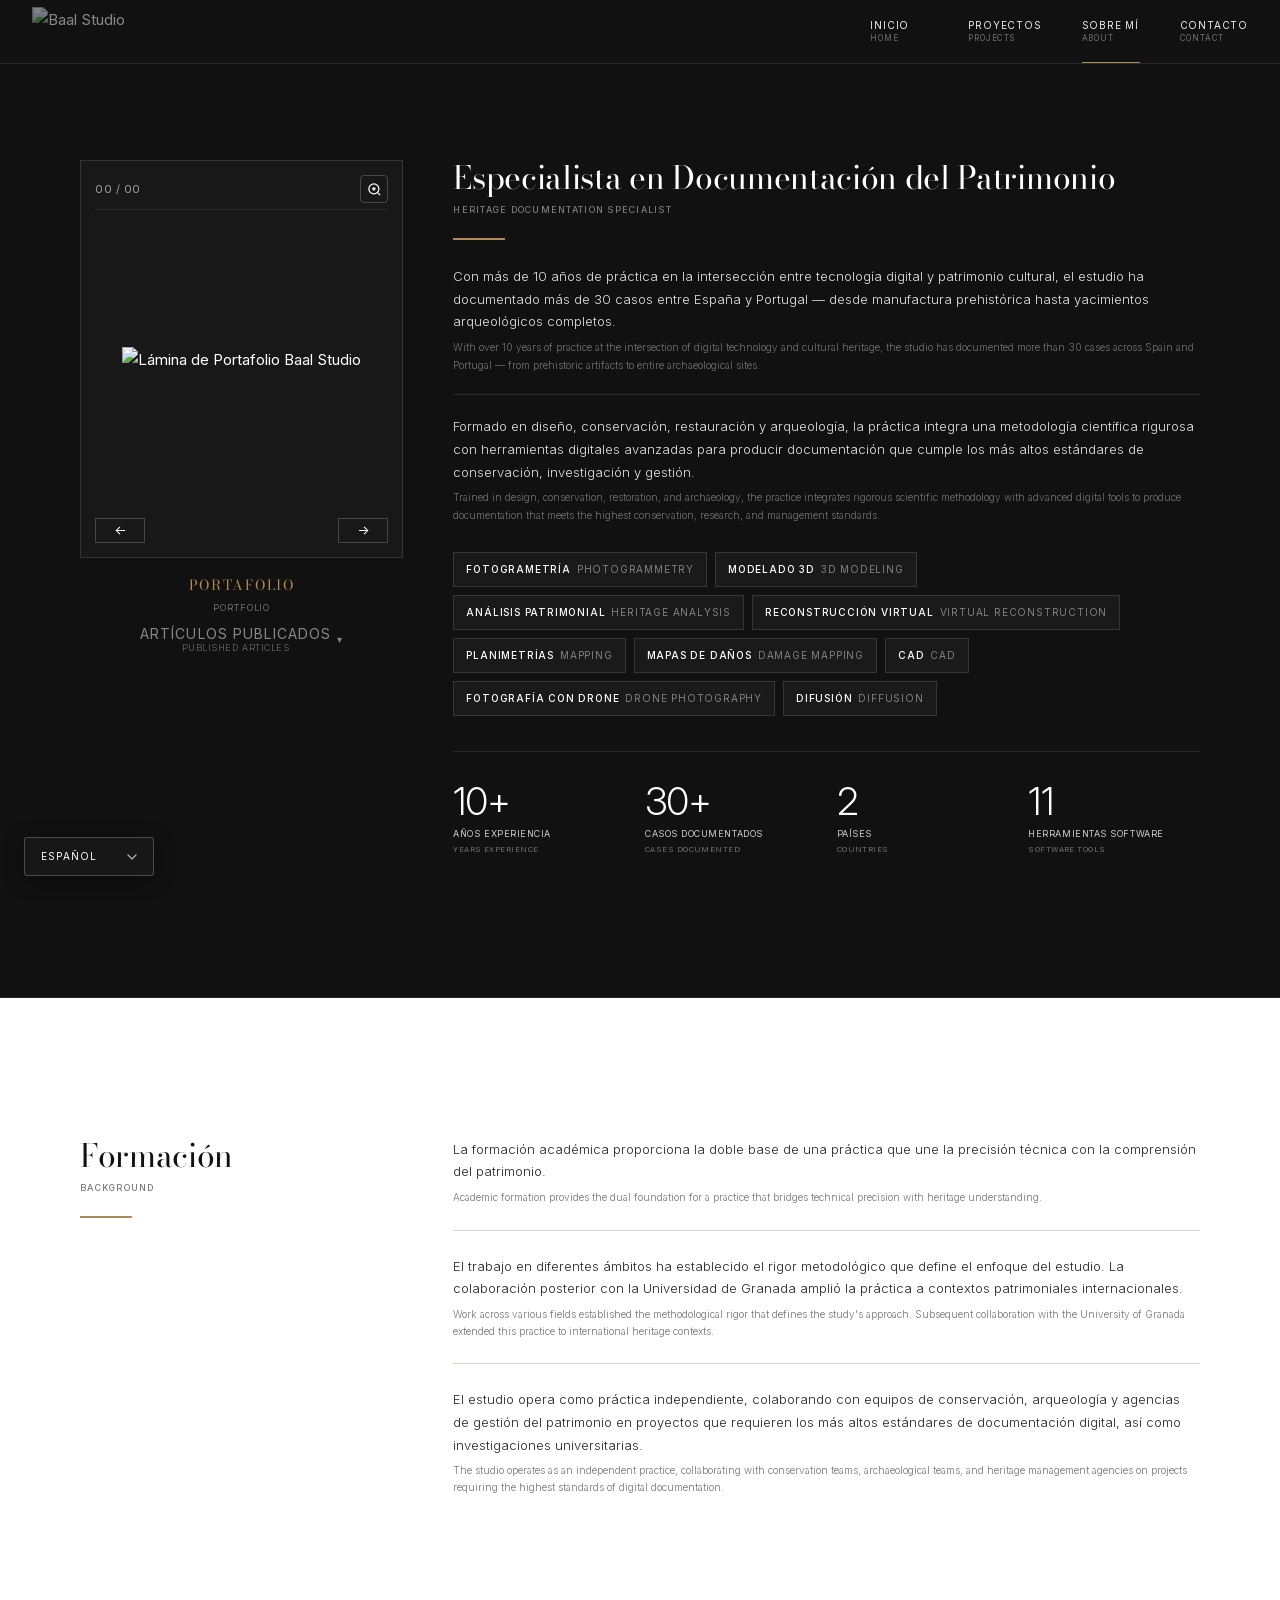
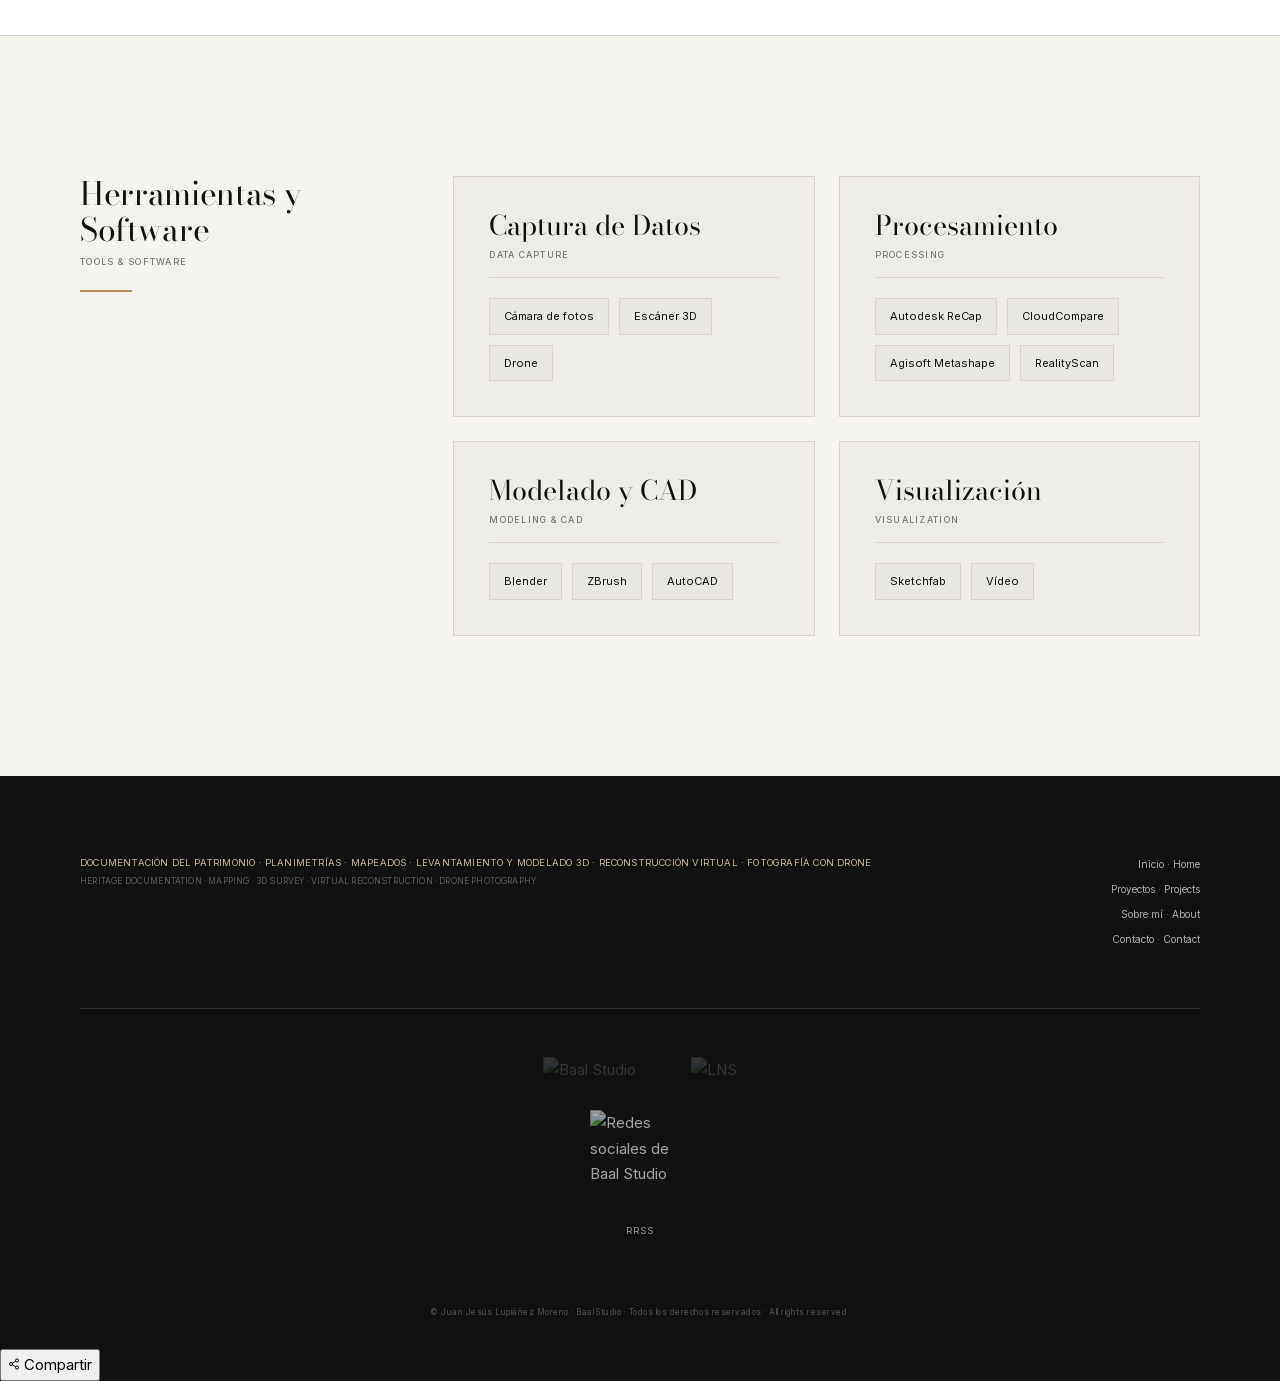
==== commit aafbf4f2: "Add social sharing button to about.html" ====
--- a/about.html
+++ b/about.html
@@ -14,6 +14,9 @@
 
 <body>
 
+  <!-- ============================================================
+     1. ENCABEZADO PRINCIPAL (HEADER)
+     ============================================================ -->
   <header class="main-header about-header" id="main-header">
     <div class="header-inner">
       <a href="./index.html" class="header-logo-link" aria-label="Baal Studio — Inicio">
@@ -56,10 +59,14 @@
     </div>
   </header>
 
+  <!-- ============================================================
+     2. SECCIÓN HERO Y PORTAFOLIO PRINCIPAL
+     ============================================================ -->
   <main>
     <section class="about-page-hero">
       <div class="section-container about-home-layout">
 
+        <!-- Columna Izquierda: Visor de Portafolio e Inmersión -->
         <div class="about-home-heading portfolio-column-wrapper">
           <div class="portfolio-viewer-card">
 
@@ -106,6 +113,7 @@
           </div>
         </div>
 
+        <!-- Columna Derecha: Biografía y Contenido Bilingüe -->
         <div class="about-home-content about-hero-content">
           <p class="section-kicker">Especialista en Documentación del Patrimonio</p>
           <p class="section-kicker-en">Heritage Documentation Specialist</p>
@@ -160,6 +168,9 @@
       </div>
     </section>
 
+    <!-- ============================================================
+       3. SECCIÓN DE FORMACIÓN / BACKGROUND
+       ============================================================ -->
     <section class="about-background-section">
       <div class="section-container about-home-layout">
         <div class="about-home-heading">
@@ -187,6 +198,9 @@
       </div>
     </section>
 
+    <!-- ============================================================
+       4. SECCIÓN DE HERRAMIENTAS Y SOFTWARE (TOOLS)
+       ============================================================ -->
     <section class="tools-section">
       <div class="section-container about-home-layout">
         <div class="about-home-heading">
@@ -250,6 +264,9 @@
     </section>
   </main>
 
+  <!-- ============================================================
+     5. FOOTER GLOBAL
+     ============================================================ -->
   <footer class="main-footer">
     <div class="footer-container">
       <div class="footer-top">
@@ -285,6 +302,9 @@
     </div>
   </footer>
 
+  <!-- ============================================================
+     6. MODAL DE ZOOM Y LIGHTBOX (VISOR DE LÁMINAS)
+     ============================================================ -->
   <div id="portfolio-modal" class="portfolio-modal" aria-hidden="true">
     <button id="portfolio-modal-close" class="portfolio-modal-close" aria-label="Cerrar">&times;</button>
     <button id="portfolio-modal-prev" class="portfolio-modal-nav left" aria-label="Anterior">&larr;</button>
@@ -297,6 +317,7 @@
 
   <script src="./script.js"></script>
 
+  <!-- Script de Control del Portafolio y Motor de Zoom Robusto -->
   <script>
     document.addEventListener("DOMContentLoaded", async () => {
       const PORTFOLIO_FUNCTION = "https://hlyzyeatnbulyfiiwvsq.supabase.co/functions/v1/get-portfolio";
@@ -344,16 +365,29 @@
       modalImgEl.style.zIndex = "1";
 
       /* ------------------------------------------------------
-         ZOOM Y DESPLAZAMIENTO ESTABLE
+         ZOOM Y DESPLAZAMIENTO ESTABLE (PAN & ZOOM)
          ------------------------------------------------------ */
 
       let scale = 1;
       let fitScale = 1;
       let pointX = 0;
       let pointY = 0;
-      let gesture = null;
-      let suppressClick = false;
-      const pointers = new Map();
+      let isPanning = false;
+      let pointerMoved = false;
+      let pointerStartX = 0;
+      let pointerStartY = 0;
+      let suppressClickUntil = 0;
+
+      function updateModalViewportHeight() {
+        if (window.innerWidth <= 700) {
+          const vh = window.innerHeight;
+          modalEl.style.height = `${vh}px`;
+          modalBox.style.height = `${vh - 80}px`;
+        } else {
+          modalEl.style.height = "";
+          modalBox.style.height = "";
+        }
+      }
 
       function setTransform() {
         modalImgEl.style.transform =
@@ -386,6 +420,7 @@
       function fitModalImage() {
         if (!modalImgEl.naturalWidth || !modalImgEl.naturalHeight) return;
 
+        updateModalViewportHeight();
         const box = modalBox.getBoundingClientRect();
         if (!box.width || !box.height) return;
 
@@ -404,15 +439,15 @@
         pointX = (box.width - modalImgEl.naturalWidth * scale) / 2;
         pointY = (box.height - modalImgEl.naturalHeight * scale) / 2;
 
-        setTransform();
+        applyTransform();
       }
 
       function resetZoom() {
         scale = fitScale || 1;
         pointX = 0;
         pointY = 0;
-        gesture = null;
-        pointers.clear();
+        isPanning = false;
+        pointerMoved = false;
         modalImgEl.classList.remove("grabbing");
 
         if (modalImgEl.complete && modalImgEl.naturalWidth) {
@@ -469,9 +504,9 @@
         modalEl.setAttribute("aria-hidden", "true");
         document.body.style.overflow = "";
 
-        pointers.clear();
-        gesture = null;
-        suppressClick = false;
+        isPanning = false;
+        pointerMoved = false;
+        suppressClickUntil = 0;
         modalImgEl.classList.remove("grabbing");
       }
 
@@ -482,15 +517,12 @@
       modalImgEl.addEventListener("load", fitModalImage);
 
       modalEl.addEventListener("click", (event) => {
-        if (
-          event.target === modalEl ||
-          event.target === modalBox
-        ) {
+        if (event.target === modalEl && !pointerMoved) {
           closeZoom();
         }
       });
 
-      // Zoom con rueda, centrado en la posición del puntero.
+      // Zoom con rueda de ratón, centrado en el cursor.
       modalBox.addEventListener("wheel", (event) => {
         if (!modalEl.classList.contains("active")) return;
 
@@ -502,10 +534,10 @@
         );
       }, { passive: false });
 
-      // Un clic/tap amplía; otro clic/tap vuelve al encuadre.
+      // Un clic/tap amplía; otro clic/tap vuelve al encuadre inicial.
       modalImgEl.addEventListener("click", (event) => {
-        if (suppressClick) {
-          suppressClick = false;
+        if (Date.now() < suppressClickUntil || pointerMoved) {
+          pointerMoved = false;
           return;
         }
 
@@ -525,134 +557,45 @@
         }
       });
 
-      // Arrastre con ratón y gestos táctiles con Pointer Events.
+      // Paneo fluido con ratón / touch (Pointer Events)
       modalBox.addEventListener("pointerdown", (event) => {
         if (event.target.closest("button")) return;
+        if (scale <= fitScale + 0.0001) return;
 
         event.preventDefault();
-
-        pointers.set(event.pointerId, {
-          x: event.clientX,
-          y: event.clientY
-        });
-
-        try {
-          modalBox.setPointerCapture(event.pointerId);
-        } catch (_) {}
-
-        if (pointers.size === 1) {
-          gesture = {
-            type: "pan",
-            startX: event.clientX,
-            startY: event.clientY,
-            imageX: pointX,
-            imageY: pointY,
-            moved: false
-          };
-        } else if (pointers.size === 2) {
-          const points = Array.from(pointers.values());
-          gesture = {
-            type: "pinch",
-            startDistance: Math.hypot(
-              points[1].x - points[0].x,
-              points[1].y - points[0].y
-            ),
-            startScale: scale
-          };
-        }
+        isPanning = true;
+        pointerMoved = false;
+        pointerStartX = event.clientX;
+        pointerStartY = event.clientY;
+        startX = event.clientX - pointX;
+        startY = event.clientY - pointY;
+
+        modalImgEl.classList.add("grabbing");
       });
 
-      modalBox.addEventListener("pointermove", (event) => {
-        if (!pointers.has(event.pointerId) || !gesture) return;
-
-        event.preventDefault();
-
-        pointers.set(event.pointerId, {
-          x: event.clientX,
-          y: event.clientY
-        });
-
-        if (pointers.size >= 2) {
-          const points = Array.from(pointers.values()).slice(0, 2);
-          const distance = Math.hypot(
-            points[1].x - points[0].x,
-            points[1].y - points[0].y
-          );
-
-          const centerX = (points[0].x + points[1].x) / 2;
-          const centerY = (points[0].y + points[1].y) / 2;
-          const box = modalBox.getBoundingClientRect();
-          const localX = centerX - box.left;
-          const localY = centerY - box.top;
-          const oldScale = scale;
-
-          const nextScale = Math.max(
-            fitScale,
-            Math.min(
-              fitScale * 8,
-              gesture.startScale * distance / Math.max(gesture.startDistance, 1)
-            )
-          );
-
-          const imageX = (localX - pointX) / oldScale;
-          const imageY = (localY - pointY) / oldScale;
-
-          scale = nextScale;
-          pointX = localX - imageX * scale;
-          pointY = localY - imageY * scale;
-
-          suppressClick = true;
-          applyTransform();
-          return;
-        }
-
-        if (pointers.size === 1) {
-          const pointer = pointers.get(event.pointerId);
-          const dx = pointer.x - gesture.startX;
-          const dy = pointer.y - gesture.startY;
-
-          if (Math.abs(dx) + Math.abs(dy) > 3) {
-            gesture.moved = true;
-            suppressClick = true;
-          }
-
-          if (gesture.moved && scale > fitScale) {
-            pointX = gesture.imageX + dx;
-            pointY = gesture.imageY + dy;
-            modalImgEl.classList.add("grabbing");
-            applyTransform();
-          }
-        }
+      window.addEventListener("pointermove", (event) => {
+        if (!isPanning) return;
+
+        if (
+          Math.abs(event.clientX - pointerStartX) > 3 ||
+          Math.abs(event.clientY - pointerStartY) > 3
+        ) {
+          pointerMoved = true;
+        }
+
+        pointX = event.clientX - startX;
+        pointY = event.clientY - startY;
+
+        applyTransform();
       });
 
-      function endPointer(event) {
-        pointers.delete(event.pointerId);
-
-        if (pointers.size === 0) {
-          gesture = null;
-          modalImgEl.classList.remove("grabbing");
-
-          if (suppressClick) {
-            setTimeout(() => {
-              suppressClick = false;
-            }, 0);
-          }
-        } else if (pointers.size === 1) {
-          const remaining = Array.from(pointers.values())[0];
-          gesture = {
-            type: "pan",
-            startX: remaining.x,
-            startY: remaining.y,
-            imageX: pointX,
-            imageY: pointY,
-            moved: true
-          };
-        }
-      }
-
-      modalBox.addEventListener("pointerup", endPointer);
-      modalBox.addEventListener("pointercancel", endPointer);
-      modalBox.addEventListener("lostpointercapture", endPointer);
+      window.addEventListener("pointerup", () => {
+        if (isPanning && pointerMoved) {
+          suppressClickUntil = Date.now() + 250;
+        }
+        isPanning = false;
+        modalImgEl.classList.remove("grabbing");
+      });
 
       window.addEventListener("resize", () => {
         if (modalEl.classList.contains("active")) {
@@ -807,6 +750,9 @@
     });
   </script>
 
+  <!-- ============================================================
+     7. SELECTOR DE IDIOMAS Y TRADUCCIÓN GLOBAL
+     ============================================================ -->
   <div class="baal-language-selector notranslate" id="baalLangSelector" translate="no">
     <button type="button" class="baal-lang-current" id="baalLangToggle" aria-expanded="false" aria-controls="baalLangDropdown" aria-label="Seleccionar idioma">
       <span id="baalLangCurrentText">Español</span>
@@ -901,9 +847,7 @@
             if (targetLanguage === "es") {
               try {
                 localStorage.removeItem("baalSelectedLanguage");
-              } catch (error) {
-                // El idioma original se puede restaurar sin almacenamiento.
-              }
+              } catch (error) {}
 
               currentText.textContent = "Español";
 
@@ -924,9 +868,7 @@
 
             try {
               localStorage.setItem("baalSelectedLanguage", targetLanguage);
-            } catch (error) {
-              // La traducción puede funcionar sin almacenamiento local.
-            }
+            } catch (error) {}
 
             const googleSelect = document.querySelector(".goog-te-combo");
 
@@ -1024,5 +966,22 @@
       loadGoogleTranslate();
     })();
   </script>
+
+  <!-- ============================================================
+     COMPARTIR EN REDES SOCIALES (ESTÁTICO)
+     ============================================================ -->
+<div class="baal-share-selector">
+  <button type="button" class="baal-share-btn-current" onclick="
+    if (navigator.share) {
+      navigator.share({ title: document.title, url: window.location.href }).catch(() => {});
+    } else {
+      navigator.clipboard.writeText(window.location.href).then(() => alert('¡Enlace copiado al portapapeles!')).catch(() => prompt('Copia este enlace:', window.location.href));
+    }
+  ">
+    <svg width="12" height="12" viewBox="0 0 24 24" fill="none" stroke="currentColor" stroke-width="2"><circle cx="18" cy="5" r="3"/><circle cx="6" cy="12" r="3"/><circle cx="18" cy="19" r="3"/><line x1="8.59" y1="13.51" x2="15.42" y2="17.49"/><line x1="15.41" y1="6.51" x2="8.59" y2="10.49"/></svg>
+    Compartir
+  </button>
+</div>
+  
 </body>
 </html>
--- a/about.css
+++ b/about.css
@@ -3,17 +3,17 @@
    ABOUT.CSS — ESTILOS ESPECÍFICOS PARA LA PÁGINA "SOBRE MÍ"
    ============================================================ */
 
-/* ------------------------------------------------------------
-   HEADER ESPECÍFICO (FONDO OSCURO)
-   ------------------------------------------------------------ */
+/* ============================================================
+   1. ENCABEZADO ESPECÍFICO (HEADER)
+   ============================================================ */
 .about-header {
   background-color: #111111 !important;
   border-bottom: 1px solid rgba(255, 255, 255, 0.1);
 }
 
-/* ------------------------------------------------------------
-   HERO DE LA PÁGINA
-   ------------------------------------------------------------ */
+/* ============================================================
+   2. HERO Y PORTAFOLIO PRINCIPAL
+   ============================================================ */
 .about-page-hero {
   background: #111111;
   color: #ffffff;
@@ -21,9 +21,6 @@
   border-bottom: 1px solid rgba(255, 255, 255, 0.08);
 }
 
-/* ------------------------------------------------------------
-   VISOR DE PORTAFOLIO EN HERO (COLUMNA IZQUIERDA CENTRADA)
-   ------------------------------------------------------------ */
 .portfolio-column-wrapper {
   display: flex;
   flex-direction: column;
@@ -76,7 +73,6 @@
   transition: all 0.2s ease;
 }
 
-/* Asegura que el icono de lupa se dibuje también en móviles/tabletas. */
 .portfolio-zoom-btn svg {
   display: block !important;
   width: 15px;
@@ -102,7 +98,6 @@
   align-items: center;
   justify-content: center;
   overflow: hidden;
-  border: 0px solid rgba(255, 255, 255, 0.05);
 }
 
 .portfolio-img {
@@ -113,15 +108,10 @@
   transition: transform 0.25s ease;
 }
 
-.portfolio-img:hover {
-  transform: (1.00);
-}
-
 .portfolio-controls {
   display: flex;
   align-items: center;
   justify-content: space-between;
-  border-top: 0px solid rgba(255, 255, 255, 0.08);
   padding-top: 8px;
 }
 
@@ -143,7 +133,7 @@
   border-color: #ffffff;
 }
 
-/* SUBTÍTULO Y DESPLEGABLE DE ARTÍCULOS */
+/* Subtítulos y Desplegable de Artículos */
 .portfolio-subtitle-container {
   text-align: center;
   width: 100%;
@@ -171,7 +161,6 @@
   margin-top: 2px;
 }
 
-/* Contenedor del desplegable */
 .articles-dropdown-container {
   margin-top: 6px;
   position: relative;
@@ -254,21 +243,22 @@
   text-decoration: underline;
 }
 
-/* ------------------------------------------------------------
-   MODAL DE AMPLIACIÓN (ZOOM) Y SUS CONTROLES
-   ------------------------------------------------------------ */
+/* ============================================================
+   3. MODAL DE ZOOM Y LIGHTBOX
+   ============================================================ */
 .portfolio-modal {
   display: none;
   position: fixed;
   top: 0;
   left: 0;
   width: 100vw;
+  height: 100dvh;
   height: 100vh;
   background: rgba(0, 0, 0, 0.95);
   z-index: 9999;
   justify-content: center;
   align-items: center;
-  padding: 30px;
+  padding: 0;
   box-sizing: border-box;
   overflow: hidden;
 }
@@ -278,8 +268,8 @@
 }
 
 .portfolio-modal-content-box {
-  max-width: 90vw;
-  max-height: 88vh;
+  width: 90vw;
+  height: 88vh;
   display: flex;
   align-items: center;
   justify-content: center;
@@ -291,8 +281,6 @@
   object-fit: contain;
   box-shadow: 0 10px 40px rgba(0, 0, 0, 0.8);
   border: 1px solid rgba(255, 255, 255, 0.15);
-  
-  /* Preparación para el Paneo/Zoom por JS */
   transform-origin: 0 0;
   cursor: grab;
   will-change: transform;
@@ -306,8 +294,8 @@
 .portfolio-modal-close {
   position: absolute;
   z-index: 10011;
-  top: 25px;
-  right: 30px;
+  top: 15px;
+  right: 20px;
   background: none;
   border: none;
   color: #ffffff;
@@ -316,55 +304,50 @@
   line-height: 1;
   opacity: 0.7;
   transition: opacity 0.2s ease;
-  z-index: 10011;
 }
 
 .portfolio-modal-close:hover {
   opacity: 1;
 }
 
-/* Flechas Laterales del Modal */
+/* Flechas Laterales del Modal de Zoom */
 .portfolio-modal-nav {
   position: absolute;
   z-index: 10010;
   top: 50%;
   transform: translateY(-50%);
-  background: rgba(17, 17, 17, 0.7);
-  border: 1px solid rgba(255, 255, 255, 0.15);
+  background: rgba(17, 17, 17, 0.75);
+  border: 1px solid rgba(255, 255, 255, 0.2);
   color: #ffffff;
   font-family: var(--font-body);
   font-size: 20px;
-  width: 45px;
-  height: 45px;
+  width: 48px;
+  height: 48px;
   display: flex;
   align-items: center;
   justify-content: center;
   border-radius: 50%;
   cursor: pointer;
-  z-index: 10010;
+  backdrop-filter: blur(4px);
   transition: background 0.2s, border-color 0.2s, transform 0.2s;
 }
 
 .portfolio-modal-nav:hover {
-  background: rgba(255, 255, 255, 0.15);
+  background: rgba(255, 255, 255, 0.2);
   border-color: #ffffff;
 }
 
-.portfolio-modal-nav:active {
-  transform: translateY(-50%) scale(0.95);
-}
-
 .portfolio-modal-nav.left {
-  left: 20px;
+  left: 24px;
 }
 
 .portfolio-modal-nav.right {
-  right: 20px;
-}
-
-/* ------------------------------------------------------------
-   TÍTULOS Y CONTENIDO DERECHO
-   ------------------------------------------------------------ */
+  right: 24px;
+}
+
+/* ============================================================
+   4. CONTENIDO, BIOGRAFÍA Y ESTADÍSTICAS
+   ============================================================ */
 .about-page-hero .section-kicker,
 .about-background-section .section-kicker,
 .tools-section .section-kicker {
@@ -414,7 +397,6 @@
   margin: 20px 0;
 }
 
-/* Etiquetas de Especialidad */
 .expertise-tags {
   display: flex;
   flex-wrap: wrap;
@@ -440,7 +422,6 @@
   font-weight: 400;
 }
 
-/* Stats Grid */
 .about-hero-content .stats-grid {
   display: grid;
   grid-template-columns: repeat(4, 1fr);
@@ -477,9 +458,9 @@
   display: block;
 }
 
-/* ------------------------------------------------------------
-   SECCIÓN DE FORMACIÓN / BACKGROUND
-   ------------------------------------------------------------ */
+/* ============================================================
+   5. SECCIÓN DE FORMACIÓN / BACKGROUND
+   ============================================================ */
 .about-background-section {
   background: #ffffff;
   padding: var(--section-space) 0;
@@ -512,9 +493,9 @@
   margin: 24px 0;
 }
 
-/* ------------------------------------------------------------
-   SECCIÓN DE HERRAMIENTAS Y SOFTWARE
-   ------------------------------------------------------------ */
+/* ============================================================
+   6. SECCIÓN DE HERRAMIENTAS Y SOFTWARE (TOOLS)
+   ============================================================ */
 .tools-section {
   background: var(--bg);
   padding: var(--section-space) 0;
@@ -591,34 +572,11 @@
   background: #e9e7e2;
   border: 1px solid var(--light-gray);
   font-weight: 400;
-  transition: background-color 0.2s ease, border-color 0.2s ease;
-}
-
-.tool-group li:hover {
-  background: #e3e0d7;
-  border-color: rgba(0, 0, 0, 0.2);
-}
-
-/* ------------------------------------------------------------
-   RESPONSIVE
-   ------------------------------------------------------------ */
-@media (max-width: 1000px) {
-  .tools-category-grid {
-    grid-template-columns: 1fr;
-  }
-}
-
-@media (max-width: 700px) {
-  .about-hero-content .stats-grid {
-    grid-template-columns: repeat(2, 1fr);
-    gap: 25px 15px;
-  }
-}
-
-/* ============================================================
-   SELECTOR DE IDIOMAS PERSONALIZADO — BAAL STUDIO
-   ============================================================ */
-
+}
+
+/* ============================================================
+   7. SELECTOR DE IDIOMAS Y TRADUCCIÓN GLOBAL
+   ============================================================ */
 .baal-language-selector {
   position: fixed;
   bottom: 24px;
@@ -627,7 +585,6 @@
   font-family: var(--font-body, Inter, sans-serif);
 }
 
-/* Mantener el selector por encima del contenido traducido. */
 .baal-language-selector,
 .baal-language-selector * {
   box-sizing: border-box;
@@ -640,16 +597,13 @@
   gap: 12px;
   min-width: 130px;
   padding: 10px 16px;
-
   background: rgba(24, 24, 24, 0.92);
   border: 1px solid rgba(255, 255, 255, 0.22);
   border-radius: 3px;
-
   color: #ffffff;
   font-size: 10px;
   letter-spacing: 0.12em;
   text-transform: uppercase;
-
   cursor: pointer;
   backdrop-filter: blur(8px);
   box-shadow: 0 4px 20px rgba(0, 0, 0, 0.4);
@@ -661,12 +615,6 @@
   background: rgba(24, 24, 24, 0.98);
 }
 
-.baal-lang-current:focus-visible,
-.baal-lang-dropdown a:focus-visible {
-  outline: 2px solid #B08A57;
-  outline-offset: 3px;
-}
-
 .baal-lang-current svg {
   flex-shrink: 0;
   color: rgba(255, 255, 255, 0.7);
@@ -676,30 +624,21 @@
 .baal-language-selector.is-open .baal-lang-current svg {
   transform: rotate(180deg);
 }
-
-/* ============================================================
-   DESPLEGABLE DE IDIOMAS
-   ============================================================ */
 
 .baal-lang-dropdown {
   position: absolute;
   bottom: calc(100% + 8px);
   left: 0;
   z-index: 100000;
-
   display: none;
   flex-direction: column;
-
   width: 160px;
   max-height: min(65vh, 420px);
   overflow-y: auto;
-
   padding: 6px 0;
-
   background: rgba(24, 24, 24, 0.97);
   border: 1px solid rgba(255, 255, 255, 0.22);
   border-radius: 3px;
-
   box-shadow: 0 10px 30px rgba(0, 0, 0, 0.45);
   backdrop-filter: blur(10px);
 }
@@ -711,13 +650,11 @@
 .baal-lang-dropdown a {
   display: block;
   padding: 9px 16px;
-
   color: rgba(255, 255, 255, 0.75);
   font-size: 10px;
   letter-spacing: 0.1em;
   text-transform: uppercase;
   text-decoration: none;
-
   transition: background 0.15s ease, color 0.15s ease;
 }
 
@@ -726,170 +663,59 @@
   color: #ffffff;
 }
 
-/* ============================================================
-   PROTEGER LOS NOMBRES DEL SELECTOR FRENTE A LA TRADUCCIÓN
-   ============================================================ */
-
-.baal-language-selector,
-.baal-language-selector * {
-  translate: no;
-}
-
-/* ============================================================
-   GOOGLE TRANSLATE — OCULTAR ELEMENTOS NATIVOS
-   ============================================================ */
-
-#google_translate_element {
-  display: none !important;
-  width: 0 !important;
-  height: 0 !important;
-  overflow: hidden !important;
-}
-
-/* Barra superior de Google Translate. */
+/* Ocultar elementos nativos de Google Translate */
+#google_translate_element,
 .goog-te-banner-frame,
-iframe.goog-te-banner-frame,
-.goog-te-banner-frame.skiptranslate {
+.goog-te-balloon-frame,
+#goog-gt-tt,
+.goog-te-spinner-pos {
   display: none !important;
   visibility: hidden !important;
-  height: 0 !important;
-  max-height: 0 !important;
-  pointer-events: none !important;
-}
-
-/* Contenedor superior inyectado por Google. */
-body > .skiptranslate,
-html body > .skiptranslate {
-  display: none !important;
-  visibility: hidden !important;
-  background-color: #181818 !important;
-}
-
-/* Evitar desplazamientos verticales causados por Google. */
-html,
-body {
+}
+
+html, body {
   top: 0 !important;
-}
-
-/* Avisos, globos y elementos flotantes. */
-#goog-gt-tt,
-.goog-te-balloon-frame,
-.goog-te-spinner-pos,
-.goog-tooltip,
-.goog-tooltip:hover {
-  display: none !important;
-  visibility: hidden !important;
-}
-
-/* Evitar fondos añadidos a los textos traducidos. */
-.goog-text-highlight {
-  background-color: transparent !important;
-  box-shadow: none !important;
-}
-
-/* ============================================================
-   INTEGRACIÓN VISUAL DE LOS ELEMENTOS NATIVOS RESTANTES
-   ============================================================ */
-
-.goog-te-gadget,
-.goog-te-gadget span,
-.goog-te-gadget a,
-.goog-te-gadget-simple {
-  background-color: #181818 !important;
-  color: #ffffff !important;
-}
-
-.goog-te-gadget-simple,
-.goog-te-gadget-simple .goog-te-menu-value,
-.goog-te-gadget-simple .goog-te-menu-value span {
-  background: #181818 !important;
-  color: #ffffff !important;
-  border-color: #181818 !important;
-}
-
-
-/* ============================================================
-   BAAL STUDIO — FONDO BAJO EL FOOTER
-   ============================================================ */
-
-/* Evitar que el documento deje una zona beige bajo el footer. */
-html,
-body {
   background-color: #111111 !important;
 }
 
-/* Mantener el fondo oscuro del footer hasta su borde inferior. */
-footer,
-.site-footer,
-#footer {
+footer, .site-footer, #footer {
   background-color: #111111 !important;
 }
 
-/* Evitar fondos claros en el contenedor raíz de Google Translate. */
-body > .skiptranslate {
-  background-color: #111111 !important;
-  background-image: none !important;
-}
-
-/* Ocultar el contenedor superior de Google cuando está vacío. */
-body > .skiptranslate:empty {
-  display: none !important;
-}
-
-/* Zoom estable en la página About */
-#portfolio-modal {
-  overflow: hidden !important;
-  touch-action: none;
-}
-
-#portfolio-modal-content-box {
-  position: absolute !important;
-  inset: 60px 70px !important;
-  display: block !important;
-  width: auto !important;
-  height: auto !important;
-  max-width: none !important;
-  max-height: none !important;
-  overflow: hidden !important;
-  touch-action: none !important;
-}
-
-#portfolio-modal-img {
-  position: absolute !important;
-  top: 0 !important;
-  left: 0 !important;
-  display: block !important;
-  margin: 0 !important;
-  max-width: none !important;
-  max-height: none !important;
-  object-fit: fill !important;
-  transform-origin: 0 0 !important;
-  transition: none !important;
-  will-change: transform;
-  backface-visibility: hidden;
-  -webkit-backface-visibility: hidden;
-  user-select: none;
-  -webkit-user-drag: none;
-  touch-action: none !important;
-}
-
-#portfolio-modal-close,
-#portfolio-modal-prev,
-#portfolio-modal-next {
-  z-index: 10011 !important;
-  touch-action: manipulation;
+/* ============================================================
+   8. ESTILOS RESPONSIVE
+   ============================================================ */
+@media (max-width: 1000px) {
+  .tools-category-grid {
+    grid-template-columns: 1fr;
+  }
 }
 
 @media (max-width: 700px) {
+  .about-hero-content .stats-grid {
+    grid-template-columns: repeat(2, 1fr);
+    gap: 25px 15px;
+  }
+
+  /* Contenedor modal adaptado a la altura real del viewport móvil (evita recortes inferiores) */
+  .portfolio-modal {
+    height: 100dvh;
+    height: 100vh;
+  }
+
   #portfolio-modal-content-box {
-    inset: 58px 8px 70px !important;
+    width: calc(100vw - 16px) !important;
+    height: calc(100dvh - 80px) !important;
+    max-width: none !important;
+    max-height: none !important;
   }
 
-  #portfolio-modal-prev {
-    left: calc(50% - 62px);
+  /* Posicionamiento correcto de las flechas en los márgenes laterales en móvil */
+  .portfolio-modal-nav.left {
+    left: 12px !important;
   }
 
-  #portfolio-modal-next {
-    right: calc(50% - 62px);
+  .portfolio-modal-nav.right {
+    right: 12px !important;
   }
 }
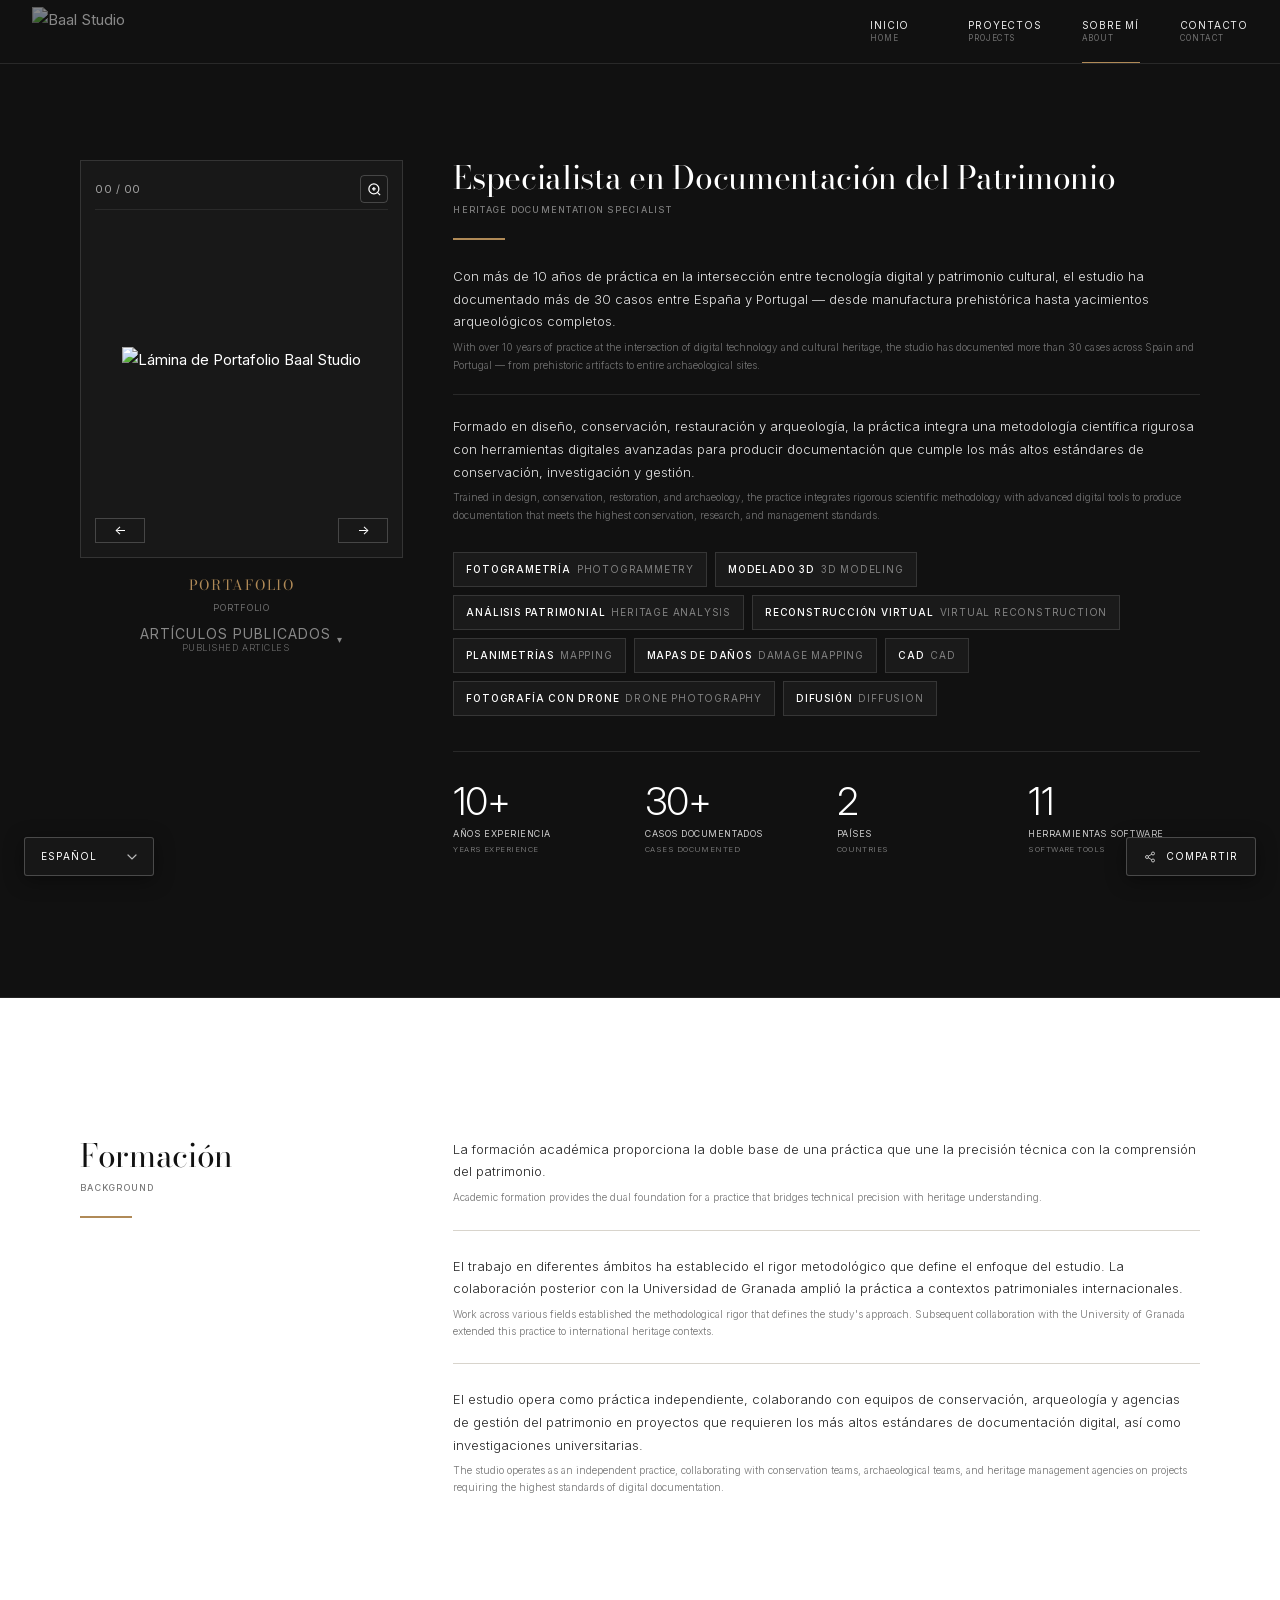
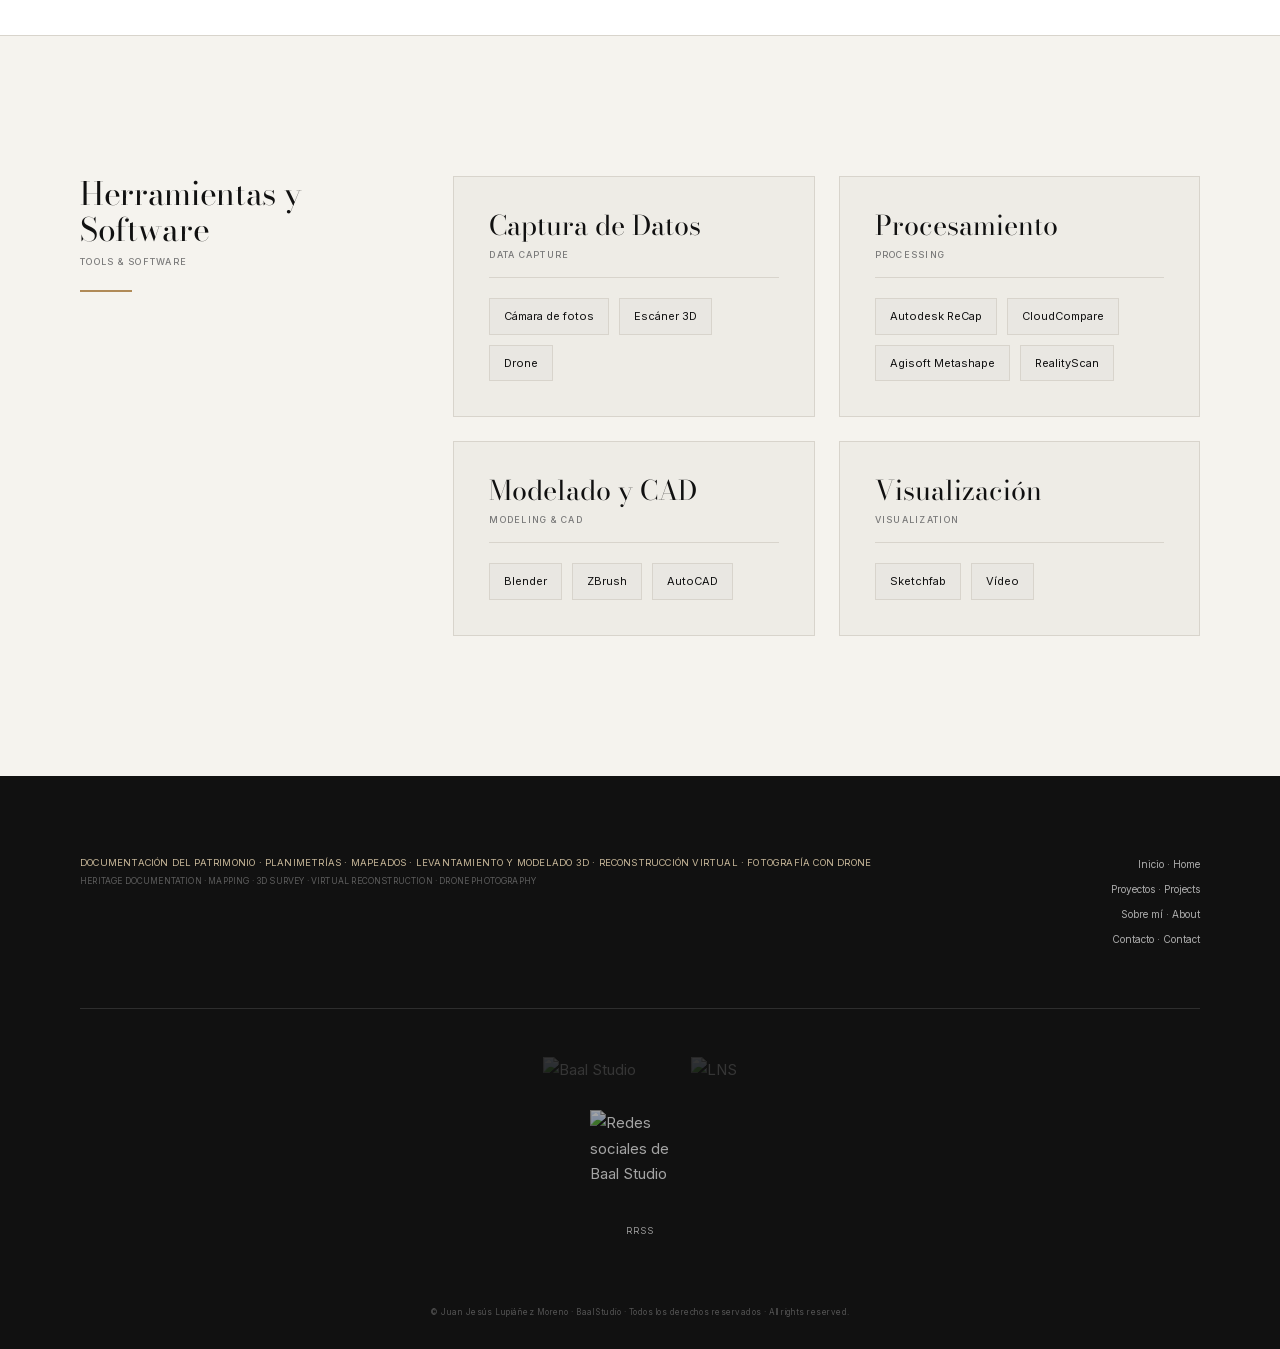
==== commit 5bc82041: "Add SEO link and description to about.html Added SEO metadata for better search visibility." ====
--- a/about.html
+++ b/about.html
@@ -1,6 +1,9 @@
 <!DOCTYPE html>
 <html lang="es">
 
+<!-- SEO: URL principal de Sobre mí -->
+<link rel="canonical" href="https://baalstudiocrea.github.io/Baal-Studio/about.html">
+  
 <head>
   <meta charset="UTF-8">
   <meta name="viewport" content="width=device-width, initial-scale=1.0">
--- a/style.css
+++ b/style.css
@@ -649,7 +649,7 @@
 
 
 /* ------------------------------------------------------------
-   SOBRE EL ESTUDIO (IGUALADO CON ABOUT.CSS)
+   SOBRE EL ESTUDIO
    ------------------------------------------------------------ */
 
 .about-home-section {
@@ -797,7 +797,7 @@
 
 
 /* ------------------------------------------------------------
-   PROYECTOS
+   PROYECTOS SELECCIONADOS
    ------------------------------------------------------------ */
 
 .projects-section {
@@ -871,15 +871,16 @@
 
 
 /* ------------------------------------------------------------
-   TARJETAS DE PROYECTOS
+   TARJETAS DE PROYECTOS (FLEXBOX CENTRADO Y SIMÉTRICO)
    ------------------------------------------------------------ */
 
 .selected-projects-grid {
 
-  display: grid;
-
-  grid-template-columns:
-    repeat(12, 1fr);
+  display: flex;
+
+  flex-wrap: wrap;
+
+  justify-content: center;
 
   gap: 24px;
 }
@@ -896,32 +897,14 @@
   background: #dedbd4;
 
   color: white;
-}
-
-
-.project-card-large {
-
-  grid-column: 1 / -1;
-
-  height: 560px;
-}
-
-
-.project-card-medium {
-
-  height: 420px;
-}
-
-
-.project-card-left {
-
-  grid-column: 1 / span 7;
-}
-
-
-.project-card-right {
-
-  grid-column: 8 / -1;
+
+  height: 380px;
+
+  border-radius: 4px;
+
+  flex: 1 1 360px;
+
+  max-width: 410px;
 }
 
 
@@ -934,27 +917,31 @@
   overflow: hidden;
 
   display: flex;
+
   align-items: center;
+
   justify-content: center;
+
+  padding: 20px;
 }
 
 
 .project-card-media img {
 
-  width: 85%;
-  height: 85%;
-
-  object-fit: cover;
-  opacity: 0.50;
+  width: 100%;
+
+  height: 100%;
+
+  object-fit: contain;
+
+  object-position: center;
+
+  opacity: 0.65;
 
   transition:
     transform 0.8s cubic-bezier(.2,.65,.2,1);
 }
 
-
-.project-card-large .project-card-media img {
-  object-fit: contain;
-}
 
 .project-card:hover
 .project-card-media img {
@@ -972,8 +959,8 @@
   background:
     linear-gradient(
       to top,
-      rgba(0,0,0,0.68),
-      rgba(0,0,0,0.04) 70%
+      rgba(0,0,0,0.72),
+      rgba(0,0,0,0.08) 65%
     );
 }
 
@@ -982,9 +969,9 @@
 
   position: absolute;
 
-  left: 34px;
-  right: 34px;
-  bottom: 30px;
+  left: 28px;
+  right: 28px;
+  bottom: 24px;
 
   z-index: 3;
 }
@@ -992,11 +979,11 @@
 
 .project-card-location {
 
-  margin: 0 0 8px;
+  margin: 0 0 6px;
 
   color: #c8b89a;
 
-  font-size: 9px;
+  font-size: 8.5px;
 
   letter-spacing: 0.12em;
 
@@ -1012,11 +999,11 @@
 
   font-family: var(--font-display);
 
-  font-size: 40px;
+  font-size: 32px;
 
   font-weight: 400;
 
-  line-height: 1;
+  line-height: 1.1;
 }
 
 
@@ -1026,17 +1013,17 @@
 
   flex-wrap: wrap;
 
-  gap: 10px 18px;
-
-  margin-top: 12px;
+  gap: 8px 14px;
+
+  margin-top: 10px;
 }
 
 
 .project-card-meta span {
 
-  color: rgba(255,255,255,0.62);
-
-  font-size: 8px;
+  color: rgba(255,255,255,0.65);
+
+  font-size: 7.5px;
 
   letter-spacing: 0.08em;
 
@@ -1046,7 +1033,7 @@
 
 .project-loading {
 
-  grid-column: 1 / -1;
+  width: 100%;
 
   min-height: 220px;
 
@@ -1208,7 +1195,7 @@
 
 .capability-item {
 
-  background: #e5e3db; /* Cambia #ffffff por el color que prefieras */
+  background: #e5e3db;
 
   min-height: 285px;
 
@@ -1551,7 +1538,7 @@
 
 
 /* ------------------------------------------------------------
-   TABLET
+   RESPONSIVE — TABLET Y MÓVIL
    ------------------------------------------------------------ */
 
 @media (max-width: 1000px) {
@@ -1560,290 +1547,172 @@
     --page-padding: 48px;
   }
 
-
   .desktop-nav {
     gap: 25px;
   }
 
-
   .hero-content {
     padding-bottom: 100px;
   }
-
 
   .about-home-layout,
   .section-heading-row,
   .capabilities-heading {
-
-    grid-template-columns:
-      1fr 2fr;
-
-  }
-
+    grid-template-columns: 1fr 2fr;
+  }
 
   .about-home-heading,
   .section-heading {
-
     padding-right: 45px;
-
-  }
-
+  }
 
   .capabilities-grid {
-
-    grid-template-columns:
-      repeat(2, 1fr);
-
-  }
-
+    grid-template-columns: repeat(2, 1fr);
+  }
 
   .footer-services p {
-
     white-space: normal;
-
-  }
-
-}
-
-
-/* ------------------------------------------------------------
-   MÓVIL
-   ------------------------------------------------------------ */
+  }
+
+}
+
 
 @media (max-width: 700px) {
 
   :root {
-
     --page-padding: 24px;
-
     --section-space: 95px;
-
-  }
-
+  }
 
   .header-inner {
-
     padding: 0 24px;
-
-  }
-
+  }
 
   .desktop-nav {
     display: none;
   }
 
-
   .mobile-menu-button {
     display: block;
   }
 
-
   .header-logo {
-
     height: 26px;
-
     max-width: 135px;
-
-  }
-
+  }
 
   .hero-section {
-
     min-height: 650px;
-
-  }
-
+  }
 
   .hero-background {
-
     object-position: center center;
-
     transform: scale(1.12);
-
     opacity: 0.60;
-
-  }
-
+  }
 
   .hero-content {
-
-    padding:
-      0
-      24px
-      90px;
-
-  }
-
+    padding: 0 24px 90px;
+  }
 
   .hero-specialties-es,
   .hero-specialties-en {
-
     white-space: nowrap;
-
     font-size: 6.2px;
-
     letter-spacing: 0.06em;
-
-  }
-
+  }
 
   .hero-content h1 {
-
-    font-size:
-      clamp(42px, 14vw, 68px);
-
-  }
-
+    font-size: clamp(42px, 14vw, 68px);
+  }
 
   .hero-description {
-
     margin-top: 18px;
-
-  }
-
+  }
 
   .hero-description p {
-
     font-size: 10px;
-
-  }
-
+  }
 
   .hero-description p + p {
-
     font-size: 7.5px;
-
-  }
-
+  }
 
   .about-home-layout,
   .section-heading-row,
   .capabilities-heading {
-
     display: flex;
-
     flex-direction: column;
-
     gap: 35px;
-
-  }
-
+  }
 
   .about-home-heading,
   .section-heading {
-
     padding-right: 0;
-
-  }
-
+  }
 
   .stats-grid {
-
-    grid-template-columns:
-      repeat(2, 1fr);
-
+    grid-template-columns: repeat(2, 1fr);
     gap: 35px 20px;
-
     margin-top: 45px;
-
-  }
-
+  }
 
   .selected-projects-grid {
-
     display: flex;
-
     flex-direction: column;
-
     gap: 16px;
-
-  }
-
-
-  .project-card-large,
-  .project-card-medium {
-
     width: 100%;
-
-    height: 420px;
-
-  }
-
+  }
+
+  .project-card {
+    width: 100%;
+    height: 320px;
+    max-width: none;
+    flex: none;
+  }
 
   .project-card-content {
-
-    left: 24px;
-    right: 24px;
-    bottom: 24px;
-
-  }
-
+    left: 20px;
+    right: 20px;
+    bottom: 20px;
+  }
 
   .project-card-title {
-
-    font-size: 32px;
-
-  }
-
+    font-size: 26px;
+  }
 
   .capabilities-grid {
-
     grid-template-columns: 1fr;
-
-  }
-
+  }
 
   .capability-item {
-
     min-height: 245px;
-
     padding: 27px;
-
-  }
-
+  }
 
   .footer-top {
-
     display: flex;
-
     flex-direction: column;
-
     gap: 40px;
-
-  }
-
+  }
 
   .footer-nav-column {
-
     align-items: flex-start;
-
     text-align: left;
-
-  }
-
+  }
 
   .footer-logos {
-
     gap: 30px;
-
-  }
-
+  }
 
   .footer-secondary-logo {
-
     max-width: 160px;
-
     max-height: 45px;
-
-  }
-
+  }
 
   .footer-qr {
-
     width: 90px;
-
     height: 90px;
-
   }
 
 }
@@ -1859,24 +1728,19 @@
     scroll-behavior: auto;
   }
 
-
   *,
   *::before,
   *::after {
-
     animation-duration: 0.01ms !important;
-
     animation-iteration-count: 1 !important;
-
     transition-duration: 0.01ms !important;
-
   }
 
 }
 
 
 /* ============================================================
-   SELECTOR DE IDIOMAS PERSONALIZADO — BAAL STUDIO
+   SELECTOR DE IDIOMAS
    ============================================================ */
 
 .baal-language-selector {
@@ -1933,8 +1797,6 @@
   transform: rotate(180deg);
 }
 
-/* Desplegable de idiomas */
-
 .baal-lang-dropdown {
   position: absolute;
   bottom: calc(100% + 8px);
@@ -1973,15 +1835,14 @@
   color: #ffffff;
 }
 
-/* Evitar que se traduzcan los nombres de los idiomas. */
-
 .baal-language-selector,
 .baal-language-selector * {
   translate: no;
 }
 
+
 /* ============================================================
-   GOOGLE TRANSLATE — OCULTAR ELEMENTOS NATIVOS
+   GOOGLE TRANSLATE
    ============================================================ */
 
 #google_translate_element {
@@ -2028,8 +1889,6 @@
   box-shadow: none !important;
 }
 
-/* Integración visual de los elementos de Google que permanezcan visibles. */
-
 .goog-te-gadget,
 .goog-te-gadget span,
 .goog-te-gadget a,
@@ -2046,8 +1905,6 @@
   border-color: #181818 !important;
 }
 
-/* Fondo bajo el footer. */
-
 footer,
 .site-footer,
 #footer {
@@ -2062,3 +1919,53 @@
 body > .skiptranslate:empty {
   display: none !important;
 }
+
+
+/* ============================================================
+   COMPARTIR EN REDES SOCIALES
+   ============================================================ */
+
+.baal-share-selector {
+  position: fixed;
+  bottom: 24px;
+  right: 24px;
+  z-index: 99999;
+  font-family: var(--font-body, Inter, sans-serif);
+}
+
+.baal-share-selector,
+.baal-share-selector * {
+  box-sizing: border-box;
+}
+
+.baal-share-btn-current {
+  display: flex;
+  align-items: center;
+  justify-content: center;
+  gap: 10px;
+  min-width: 130px;
+  padding: 10px 16px;
+  background: rgba(24, 24, 24, 0.92);
+  border: 1px solid rgba(255, 255, 255, 0.22);
+  border-radius: 3px;
+  color: #ffffff;
+  font-size: 10px;
+  letter-spacing: 0.12em;
+  text-transform: uppercase;
+  cursor: pointer;
+  backdrop-filter: blur(8px);
+  box-shadow: 0 4px 20px rgba(0, 0, 0, 0.4);
+  transition: background 0.2s ease, border-color 0.2s ease;
+  text-decoration: none;
+}
+
+.baal-share-btn-current:hover {
+  border-color: rgba(255, 255, 255, 0.5);
+  background: rgba(24, 24, 24, 0.98);
+  color: #ffffff;
+}
+
+.baal-share-btn-current svg {
+  flex-shrink: 0;
+  color: rgba(255, 255, 255, 0.7);
+}
--- a/about.css
+++ b/about.css
@@ -719,3 +719,52 @@
     right: 12px !important;
   }
 }
+
+/* ============================================================
+   COMPARTIR EN REDES SOCIALES
+   ============================================================ */
+
+.baal-share-selector {
+  position: fixed;
+  bottom: 24px;
+  right: 24px;
+  z-index: 99999;
+  font-family: var(--font-body, Inter, sans-serif);
+}
+
+.baal-share-selector,
+.baal-share-selector * {
+  box-sizing: border-box;
+}
+
+.baal-share-btn-current {
+  display: flex;
+  align-items: center;
+  justify-content: center;
+  gap: 10px;
+  min-width: 130px;
+  padding: 10px 16px;
+  background: rgba(24, 24, 24, 0.92);
+  border: 1px solid rgba(255, 255, 255, 0.22);
+  border-radius: 3px;
+  color: #ffffff;
+  font-size: 10px;
+  letter-spacing: 0.12em;
+  text-transform: uppercase;
+  cursor: pointer;
+  backdrop-filter: blur(8px);
+  box-shadow: 0 4px 20px rgba(0, 0, 0, 0.4);
+  transition: background 0.2s ease, border-color 0.2s ease;
+  text-decoration: none;
+}
+
+.baal-share-btn-current:hover {
+  border-color: rgba(255, 255, 255, 0.5);
+  background: rgba(24, 24, 24, 0.98);
+  color: #ffffff;
+}
+
+.baal-share-btn-current svg {
+  flex-shrink: 0;
+  color: rgba(255, 255, 255, 0.7);
+}
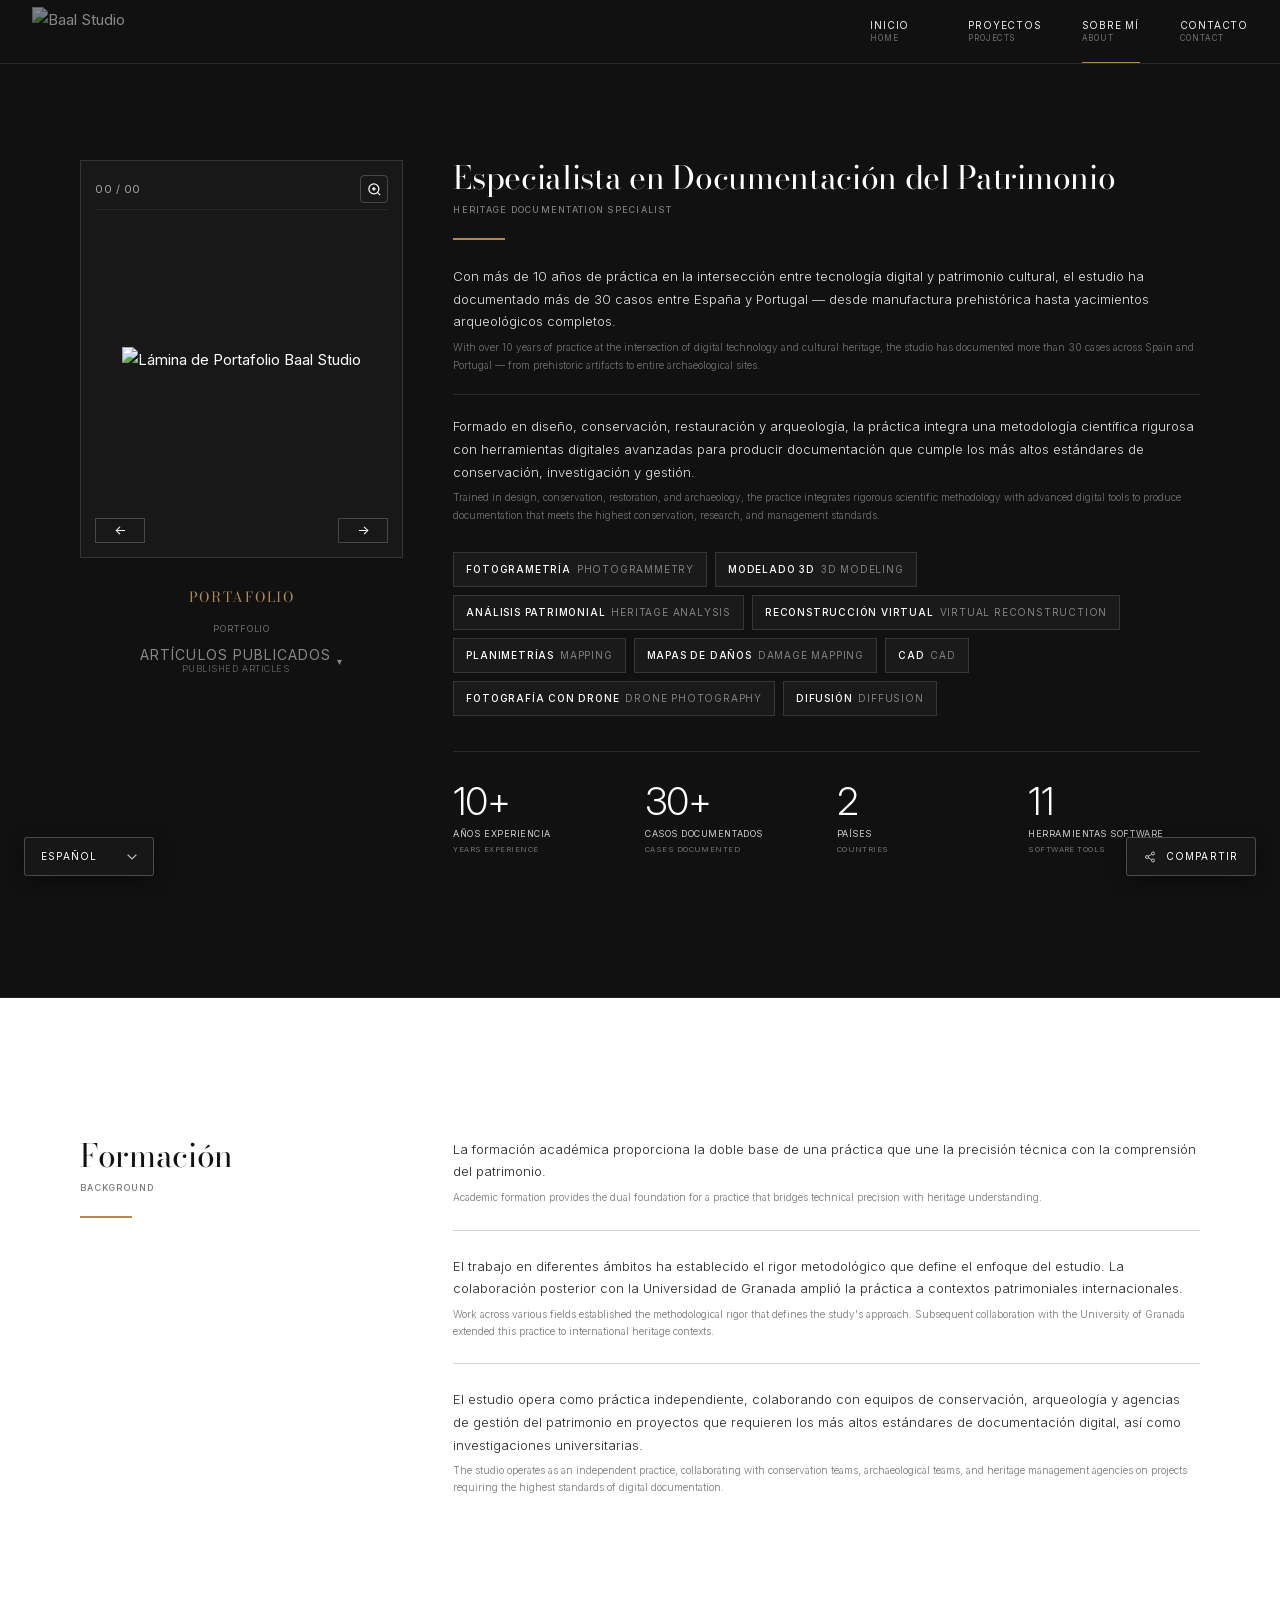
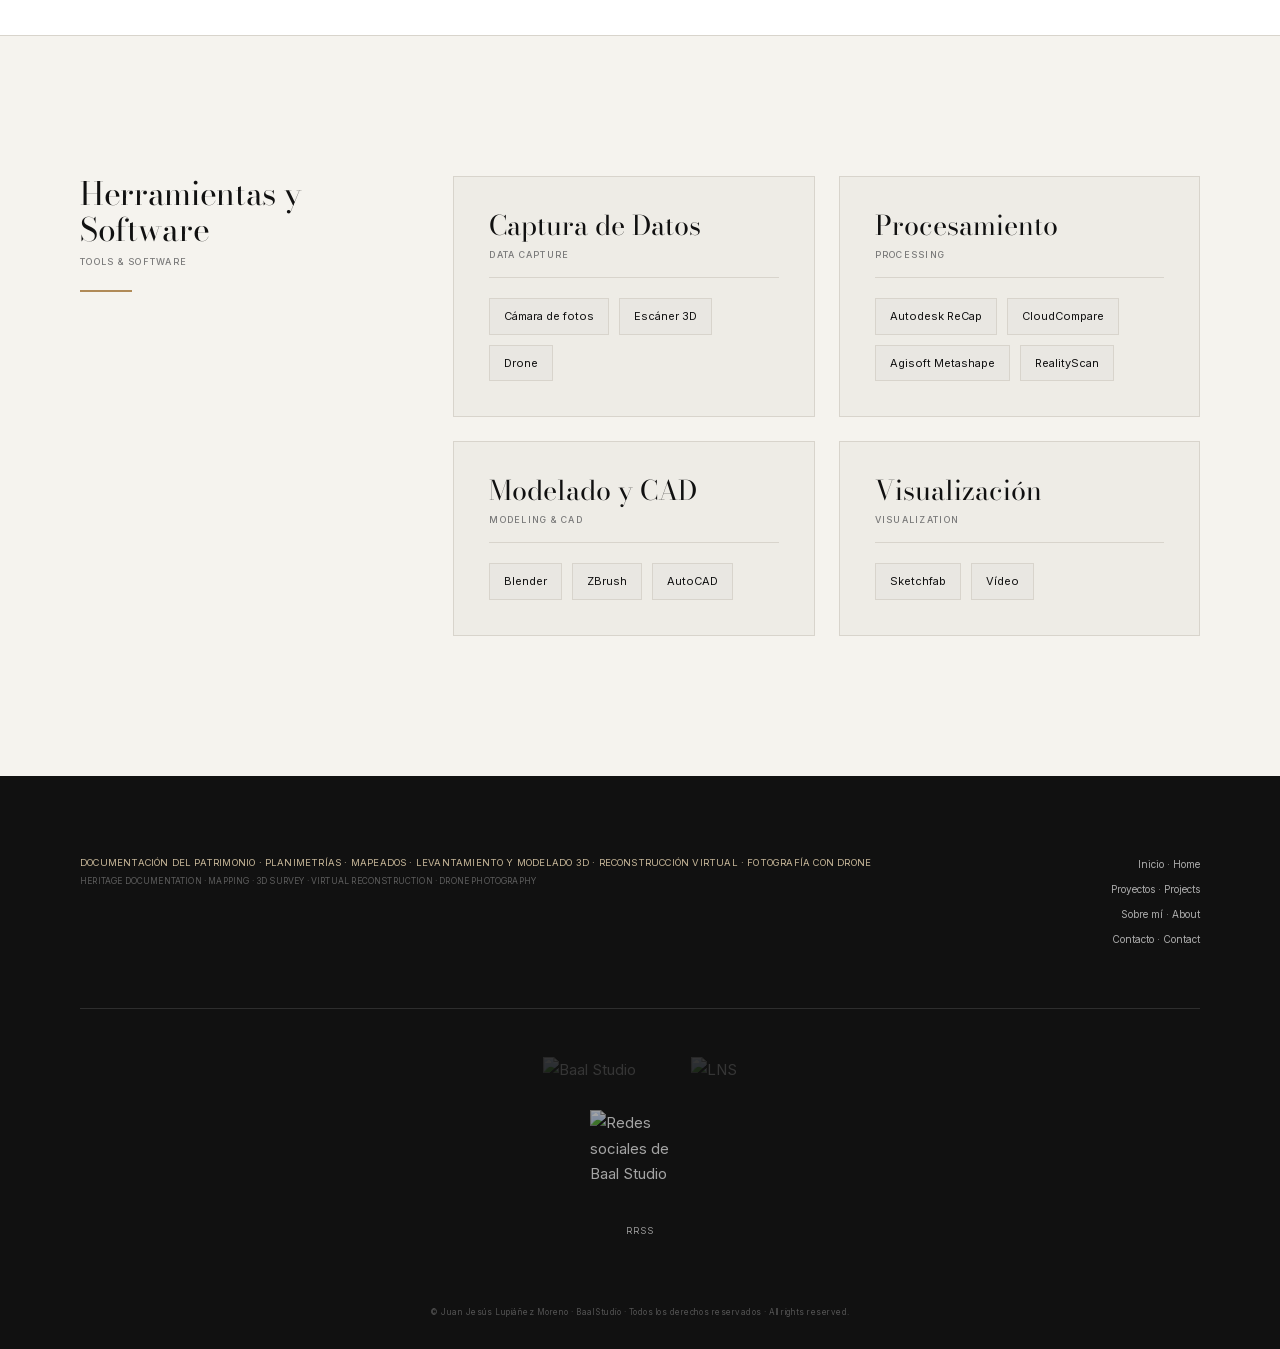
==== commit 97e42eb6: "Change portfolio title from span to h2 element" ====
--- a/about.html
+++ b/about.html
@@ -96,7 +96,7 @@
           </div>
 
           <div class="portfolio-subtitle-container">
-            <span class="portfolio-main-title-label">PORTAFOLIO</span>
+            <h2 class="portfolio-main-title-label">PORTAFOLIO</h2>
             <span class="portfolio-main-title-en">PORTFOLIO</span>
 
             <div class="articles-dropdown-container">
@@ -118,7 +118,7 @@
 
         <!-- Columna Derecha: Biografía y Contenido Bilingüe -->
         <div class="about-home-content about-hero-content">
-          <p class="section-kicker">Especialista en Documentación del Patrimonio</p>
+          <h1 class="section-kicker">Especialista en Documentación del Patrimonio</h1>
           <p class="section-kicker-en">Heritage Documentation Specialist</p>
           <div class="section-rule"></div>
 
@@ -177,7 +177,7 @@
     <section class="about-background-section">
       <div class="section-container about-home-layout">
         <div class="about-home-heading">
-          <p class="section-kicker">Formación</p>
+          <h2 class="section-kicker">Formación</h2>
           <p class="section-kicker-en">Background</p>
           <div class="section-rule"></div>
         </div>
@@ -207,7 +207,7 @@
     <section class="tools-section">
       <div class="section-container about-home-layout">
         <div class="about-home-heading">
-          <p class="section-kicker">Herramientas y Software</p>
+          <h2 class="section-kicker">Herramientas y Software</h2>
           <p class="section-kicker-en">Tools & Software</p>
           <div class="section-rule"></div>
         </div>
